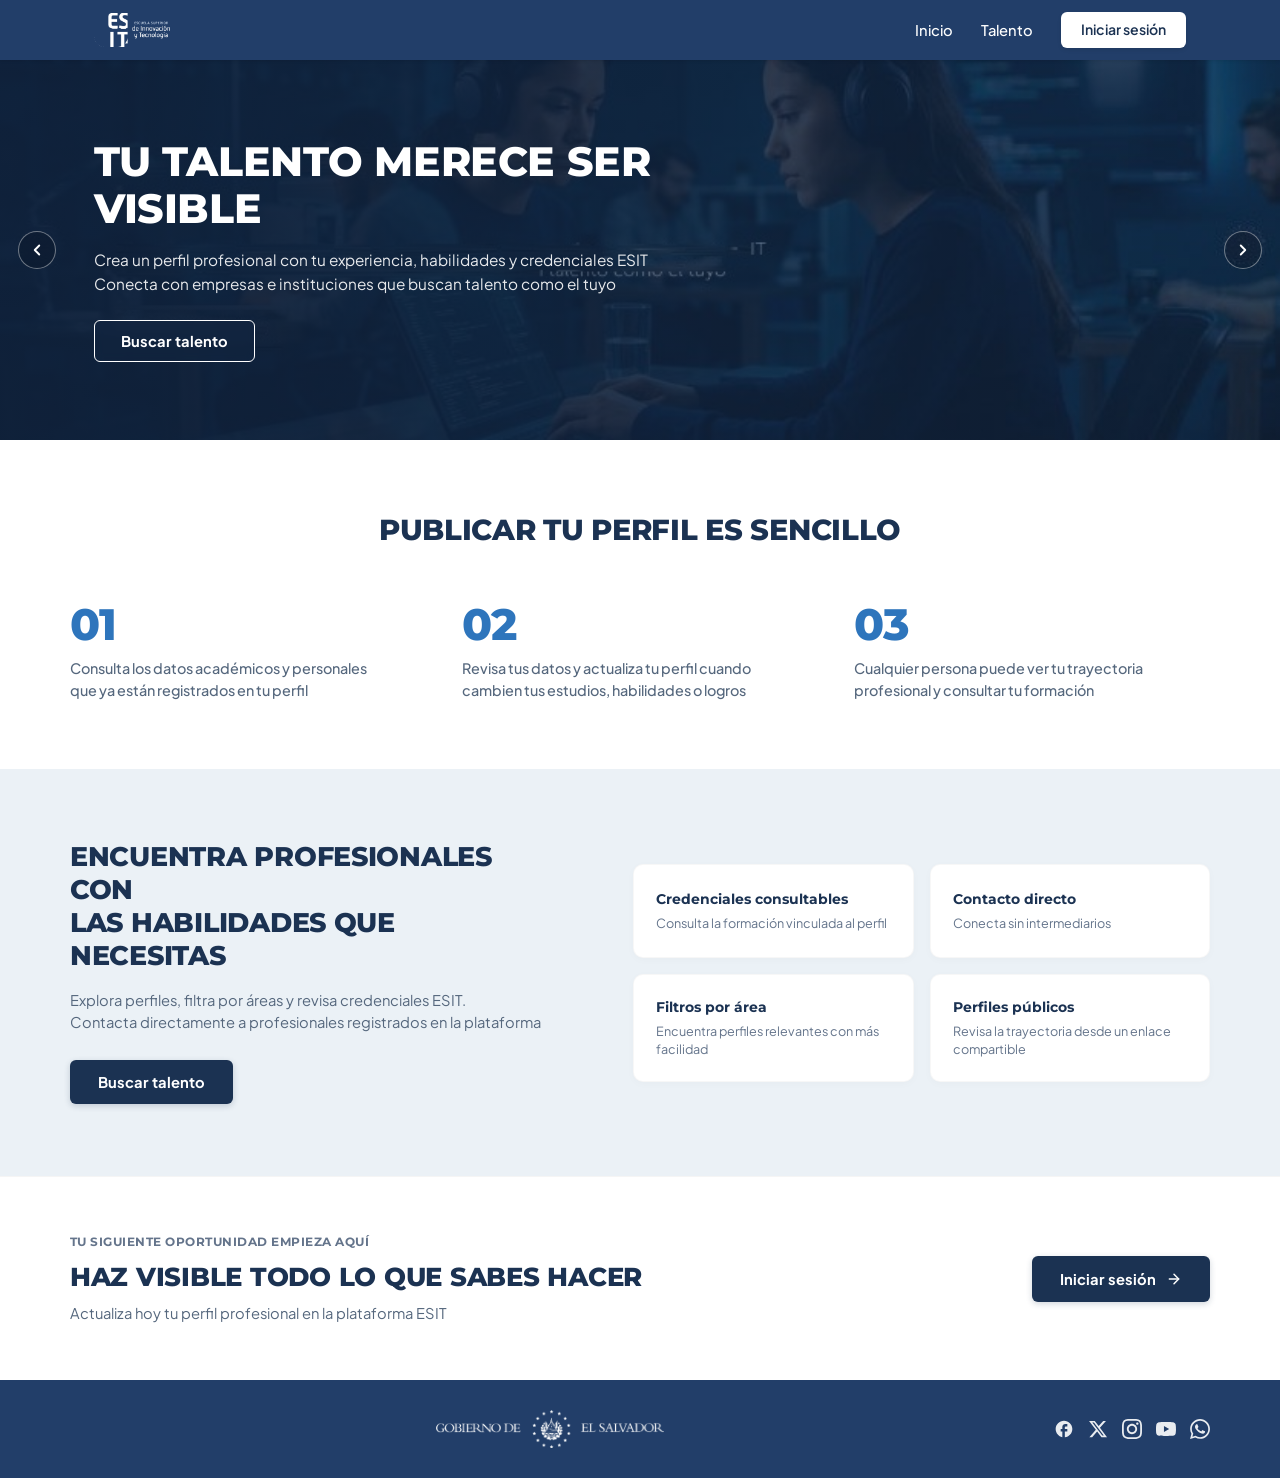
==== index.html @ 9271a314 "Cambios" ====
﻿<!DOCTYPE html><html lang="es"><head><meta charset="UTF-8"><meta name="viewport" content="width=device-width, initial-scale=1.0"><meta http-equiv="refresh" content="0; url=html/index.html"><title>Talento ESIT</title></head><body><p>Abriendo Talento ESIT… <a href="html/index.html">Continuar</a></p><script>window.location.replace("html/index.html");</script></body></html>
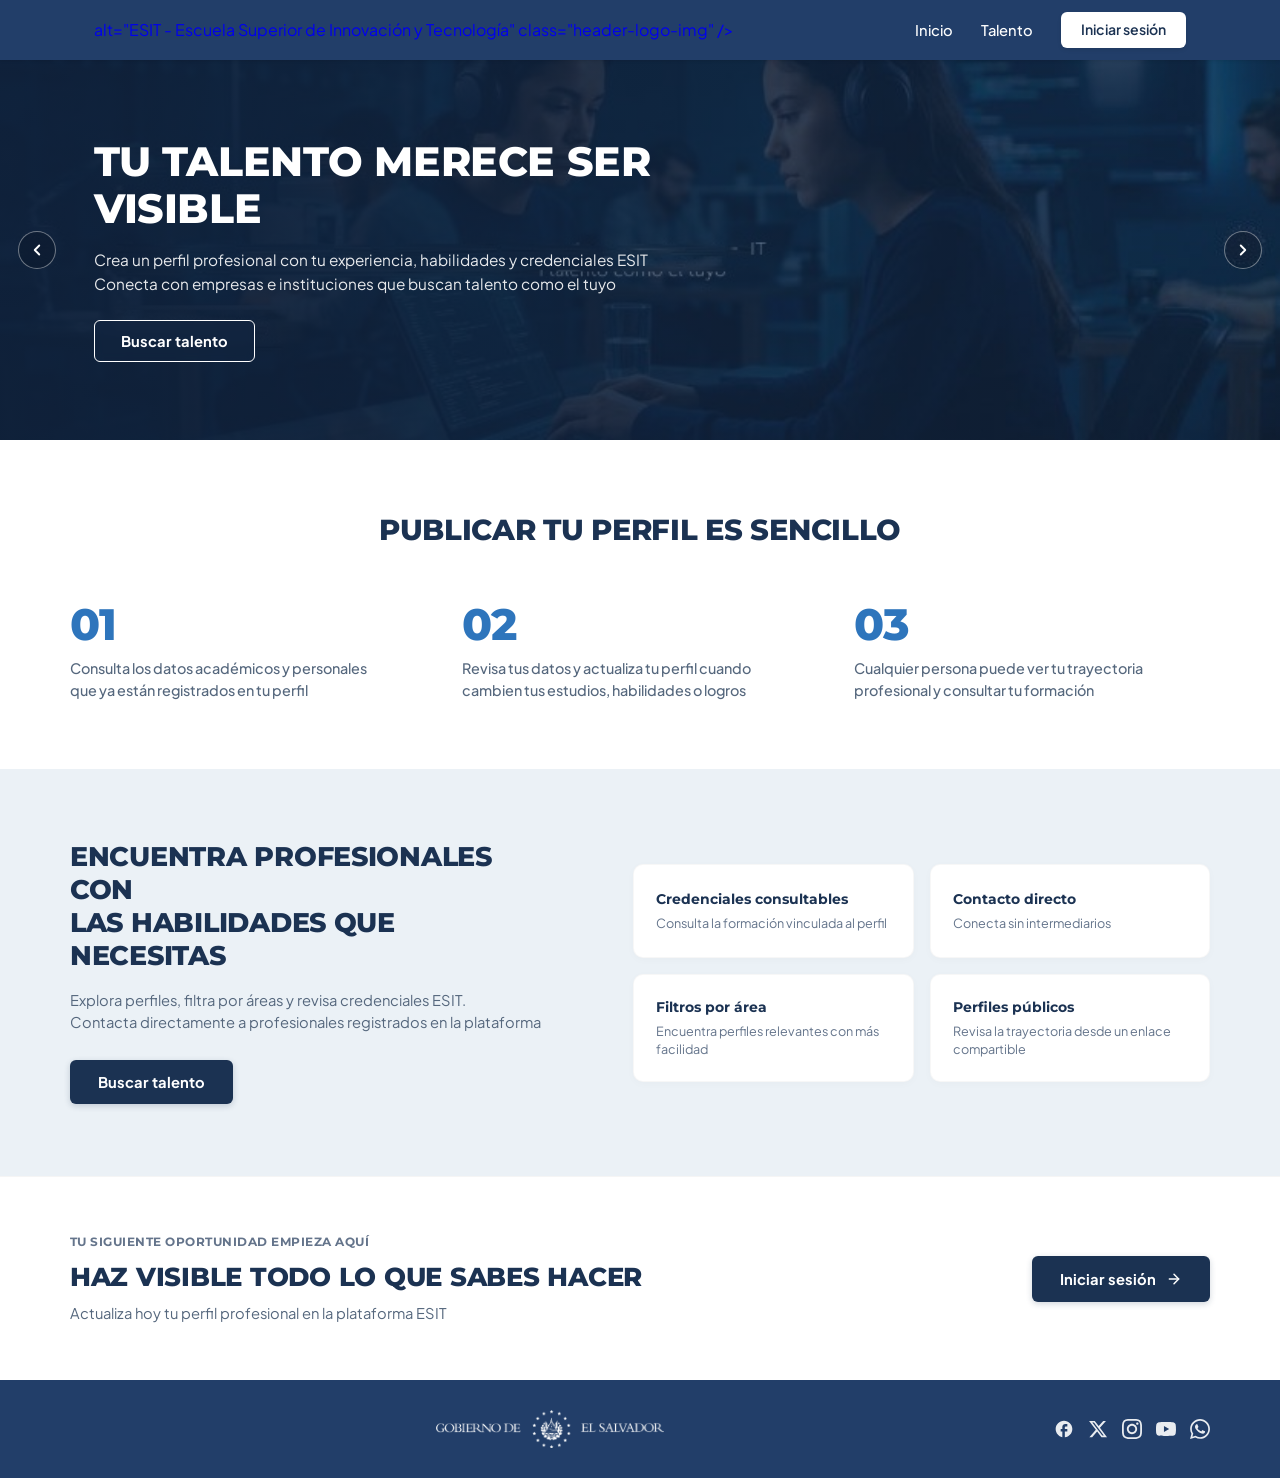
==== commit 9ba600e7: "Revert "Cambios" This reverts commit 9271a314b33a5282362e420c4eda73b3257e092e." ====
--- a/index.html
+++ b/index.html
@@ -1 +1,817 @@
-﻿<!DOCTYPE html><html lang="es"><head><meta charset="UTF-8"><meta name="viewport" content="width=device-width, initial-scale=1.0"><meta http-equiv="refresh" content="0; url=html/index.html"><title>Talento ESIT</title></head><body><p>Abriendo Talento ESIT… <a href="html/index.html">Continuar</a></p><script>window.location.replace("html/index.html");</script></body></html>
+<!DOCTYPE html>
+<html lang="es">
+
+<head>
+  <meta charset="UTF-8" />
+  <meta name="viewport" content="width=device-width, initial-scale=1.0" />
+  <title>Talento ESIT | Tu talento merece ser visible</title>
+  <meta name="description"
+    content="Plataforma de Talento ESIT - Escuela Superior de Innovación y Tecnología de El Salvador. Crea tu perfil profesional y conecta con oportunidades." />
+
+  <!-- Favicon -->
+  <link rel="icon" type="image/svg+xml"
+    href="data:image/svg+xml,<svg xmlns='http://www.w3.org/2000/svg' viewBox='0 0 24 24' fill='%231b3252'><path d='M12 2L2 7l10 5 10-5-10-5zm0 8.5L4.5 7 12 3.25 19.5 7 12 10.5zm0 3.25L3 8.25v7.5L12 21l9-5.25v-7.5l-9 5.5z'/></svg>" />
+
+  <!-- Google Fonts: Montserrat para encabezados y Plus Jakarta Sans para cuerpo -->
+  <link rel="preconnect" href="https://fonts.googleapis.com">
+  <link rel="preconnect" href="https://fonts.gstatic.com" crossorigin>
+  <link
+    href="https://fonts.googleapis.com/css2?family=Montserrat:wght@600;700;800;900&family=Plus+Jakarta+Sans:wght@400;500;600;700&display=swap"
+    rel="stylesheet">
+
+  <style>
+    :root {
+      --color-navy: #1b3252;
+      --color-navy-dark: #142742;
+      --color-header-bg: #223E69;
+      --color-footer-bg: #223E69;
+      --color-blue-accent: #2e75bc;
+      --color-bg-light: #ebf1f6;
+      --color-text-main: #1b3252;
+      --color-text-muted: #55677d;
+      --color-text-card-sub: #64748b;
+      --font-heading: 'Montserrat', system-ui, -apple-system, sans-serif;
+      --font-body: 'Plus Jakarta Sans', system-ui, -apple-system, sans-serif;
+      --max-width: 1140px;
+    }
+
+    * {
+      box-sizing: border-box;
+      margin: 0;
+      padding: 0;
+    }
+
+    html {
+      scroll-behavior: smooth;
+    }
+
+    body {
+      font-family: var(--font-body);
+      color: var(--color-text-main);
+      background-color: #ffffff;
+      line-height: 1.5;
+      -webkit-font-smoothing: antialiased;
+      -moz-osx-font-smoothing: grayscale;
+      overflow-x: hidden;
+    }
+
+    /* =========================================================
+       1. HEADER / NAVBAR
+       ========================================================= */
+    .site-header {
+      background-color: var(--color-header-bg);
+      height: 60px;
+      position: sticky;
+      top: 0;
+      z-index: 100;
+      box-shadow: 0 1px 3px rgba(0, 0, 0, 0.1);
+    }
+
+    .header-container {
+      max-width: var(--max-width);
+      height: 100%;
+      margin: 0 auto;
+      padding: 0 24px;
+      display: flex;
+      justify-content: space-between;
+      align-items: center;
+    }
+
+    .header-brand {
+      display: inline-flex;
+      align-items: center;
+      text-decoration: none;
+      transition: opacity 0.2s ease;
+    }
+
+    .header-brand:hover {
+      opacity: 0.9;
+    }
+
+    .header-logo-img {
+      height: 34px;
+      width: auto;
+      display: block;
+      object-fit: contain;
+    }
+
+    .nav-actions {
+      display: flex;
+      align-items: center;
+      gap: 28px;
+    }
+
+    .nav-link {
+      color: #ffffff;
+      text-decoration: none;
+      font-size: 0.92rem;
+      font-weight: 500;
+      transition: opacity 0.2s ease;
+    }
+
+    .nav-link:hover {
+      opacity: 0.85;
+    }
+
+    .btn-login {
+      background-color: #ffffff;
+      color: var(--color-navy);
+      padding: 7px 20px;
+      border-radius: 6px;
+      font-size: 0.88rem;
+      font-weight: 600;
+      text-decoration: none;
+      transition: all 0.2s ease;
+      box-shadow: 0 2px 4px rgba(0, 0, 0, 0.08);
+      white-space: nowrap;
+    }
+
+    .btn-login:hover {
+      background-color: #f8fafc;
+      transform: translateY(-1px);
+    }
+
+    /* =========================================================
+       2. HERO SECTION
+       ========================================================= */
+    .hero-section {
+      position: relative;
+      background-color: #112543;
+      background-image: url('assets/hero-bg.jpg');
+      background-size: cover;
+      background-position: center right;
+      background-repeat: no-repeat;
+      min-height: 380px;
+      display: flex;
+      align-items: center;
+      overflow: hidden;
+    }
+
+    .hero-overlay {
+      position: absolute;
+      inset: 0;
+      background: linear-gradient(90deg,
+          rgba(15, 33, 59, 0.88) 0%,
+          rgba(15, 33, 59, 0.72) 42%,
+          rgba(15, 33, 59, 0.3) 100%);
+      z-index: 1;
+    }
+
+    .hero-container {
+      position: relative;
+      z-index: 2;
+      width: 100%;
+      max-width: var(--max-width);
+      margin: 0 auto;
+      padding: 65px 24px;
+    }
+
+    .hero-content {
+      max-width: 580px;
+    }
+
+    .hero-title {
+      font-family: var(--font-heading);
+      color: #ffffff;
+      font-size: clamp(1.9rem, 3.2vw, 2.75rem);
+      font-weight: 800;
+      line-height: 1.15;
+      text-transform: uppercase;
+      letter-spacing: -0.01em;
+      margin-bottom: 16px;
+    }
+
+    .hero-desc {
+      color: rgba(255, 255, 255, 0.9);
+      font-size: 0.96rem;
+      line-height: 1.55;
+      margin-bottom: 24px;
+      font-weight: 400;
+    }
+
+    .btn-hero {
+      display: inline-block;
+      padding: 9px 26px;
+      background: rgba(18, 38, 68, 0.45);
+      color: #ffffff;
+      border: 1.75px solid #ffffff;
+      border-radius: 6px;
+      font-size: 0.92rem;
+      font-weight: 700;
+      text-decoration: none;
+      transition: all 0.25s ease;
+      backdrop-filter: blur(4px);
+    }
+
+    .btn-hero:hover {
+      background: rgba(255, 255, 255, 0.15);
+      border-color: #ffffff;
+      transform: translateY(-1px);
+    }
+
+    /* Carousel Nav Arrows */
+    .carousel-arrow {
+      position: absolute;
+      top: 50%;
+      transform: translateY(-50%);
+      width: 38px;
+      height: 38px;
+      border-radius: 50%;
+      border: 1.5px solid rgba(255, 255, 255, 0.4);
+      background: rgba(0, 0, 0, 0.15);
+      color: #ffffff;
+      display: flex;
+      align-items: center;
+      justify-content: center;
+      cursor: pointer;
+      z-index: 3;
+      transition: all 0.2s ease;
+    }
+
+    .carousel-arrow:hover {
+      background: rgba(255, 255, 255, 0.2);
+      border-color: rgba(255, 255, 255, 0.8);
+    }
+
+    .carousel-arrow.prev {
+      left: 18px;
+    }
+
+    .carousel-arrow.next {
+      right: 18px;
+    }
+
+    /* =========================================================
+       3. SECTION: PUBLICAR TU PERFIL ES SENCILLO
+       ========================================================= */
+    .steps-section {
+      background-color: #ffffff;
+      padding: 68px 24px;
+    }
+
+    .steps-container {
+      max-width: var(--max-width);
+      margin: 0 auto;
+    }
+
+    .section-title {
+      font-family: var(--font-heading);
+      color: var(--color-navy);
+      font-size: clamp(1.4rem, 2.3vw, 1.85rem);
+      font-weight: 800;
+      text-align: center;
+      text-transform: uppercase;
+      letter-spacing: -0.01em;
+      margin-bottom: 50px;
+    }
+
+    .steps-grid {
+      display: grid;
+      grid-template-columns: repeat(3, 1fr);
+      gap: 36px;
+    }
+
+    .step-card {
+      display: flex;
+      flex-direction: column;
+      align-items: flex-start;
+    }
+
+    .step-number {
+      font-family: var(--font-heading);
+      color: var(--color-blue-accent);
+      font-size: 2.75rem;
+      font-weight: 800;
+      line-height: 1;
+      margin-bottom: 12px;
+      letter-spacing: -0.02em;
+    }
+
+    .step-text {
+      color: var(--color-text-muted);
+      font-size: 0.9rem;
+      line-height: 1.5;
+      font-weight: 500;
+      max-width: 310px;
+    }
+
+    /* =========================================================
+       4. SECTION: ENCUENTRA PROFESIONALES...
+       ========================================================= */
+    .professionals-section {
+      background-color: var(--color-bg-light);
+      padding: 72px 24px;
+    }
+
+    .professionals-container {
+      max-width: var(--max-width);
+      margin: 0 auto;
+      display: grid;
+      grid-template-columns: 1fr 1.12fr;
+      gap: 48px;
+      align-items: center;
+    }
+
+    .professionals-info {
+      max-width: 480px;
+    }
+
+    .professionals-title {
+      font-family: var(--font-heading);
+      color: var(--color-navy);
+      font-size: clamp(1.35rem, 2.1vw, 1.75rem);
+      font-weight: 800;
+      line-height: 1.22;
+      text-transform: uppercase;
+      letter-spacing: -0.01em;
+      margin-bottom: 16px;
+    }
+
+    .professionals-desc {
+      color: var(--color-text-muted);
+      font-size: 0.92rem;
+      line-height: 1.55;
+      margin-bottom: 26px;
+    }
+
+    .btn-navy {
+      display: inline-block;
+      background-color: var(--color-navy);
+      color: #ffffff;
+      padding: 11px 28px;
+      border-radius: 6px;
+      font-size: 0.92rem;
+      font-weight: 700;
+      text-decoration: none;
+      transition: all 0.2s ease;
+      box-shadow: 0 2px 6px rgba(27, 50, 82, 0.2);
+    }
+
+    .btn-navy:hover {
+      background-color: var(--color-navy-dark);
+      transform: translateY(-1px);
+      box-shadow: 0 4px 10px rgba(27, 50, 82, 0.3);
+    }
+
+    .features-grid {
+      display: grid;
+      grid-template-columns: repeat(2, 1fr);
+      gap: 16px;
+    }
+
+    .feature-card {
+      background-color: #ffffff;
+      border-radius: 10px;
+      padding: 22px 22px;
+      box-shadow: 0 2px 8px rgba(0, 0, 0, 0.025);
+      border: 1px solid rgba(0, 0, 0, 0.03);
+      display: flex;
+      flex-direction: column;
+      justify-content: center;
+      min-height: 94px;
+      transition: transform 0.2s ease, box-shadow 0.2s ease;
+    }
+
+    .feature-card:hover {
+      transform: translateY(-2px);
+      box-shadow: 0 6px 16px rgba(0, 0, 0, 0.05);
+    }
+
+    .feature-title {
+      font-family: var(--font-heading);
+      color: var(--color-navy);
+      font-size: 0.9rem;
+      font-weight: 700;
+      margin-bottom: 5px;
+    }
+
+    .feature-desc {
+      color: var(--color-text-card-sub);
+      font-size: 0.79rem;
+      line-height: 1.4;
+    }
+
+    /* =========================================================
+       5. SECTION: CALL TO ACTION (BANNER)
+       ========================================================= */
+    .cta-section {
+      background-color: #ffffff;
+      padding: 56px 24px;
+      border-top: 1px solid rgba(0, 0, 0, 0.04);
+    }
+
+    .cta-container {
+      max-width: var(--max-width);
+      margin: 0 auto;
+      display: flex;
+      justify-content: space-between;
+      align-items: center;
+      gap: 24px;
+    }
+
+    .cta-eyebrow {
+      display: block;
+      font-family: var(--font-heading);
+      font-size: 0.78rem;
+      font-weight: 700;
+      color: #64748b;
+      letter-spacing: 0.04em;
+      text-transform: uppercase;
+      margin-bottom: 6px;
+    }
+
+    .cta-title {
+      font-family: var(--font-heading);
+      color: var(--color-navy);
+      font-size: clamp(1.3rem, 2vw, 1.7rem);
+      font-weight: 800;
+      text-transform: uppercase;
+      letter-spacing: -0.01em;
+      margin-bottom: 6px;
+    }
+
+    .cta-desc {
+      color: var(--color-text-muted);
+      font-size: 0.92rem;
+    }
+
+    .btn-cta {
+      display: inline-flex;
+      align-items: center;
+      gap: 10px;
+      background-color: var(--color-navy);
+      color: #ffffff;
+      padding: 12px 28px;
+      border-radius: 6px;
+      font-size: 0.92rem;
+      font-weight: 700;
+      text-decoration: none;
+      transition: all 0.2s ease;
+      white-space: nowrap;
+      box-shadow: 0 2px 6px rgba(27, 50, 82, 0.2);
+    }
+
+    .btn-cta svg {
+      width: 16px;
+      height: 16px;
+      fill: none;
+      stroke: currentColor;
+      stroke-width: 2.2;
+      stroke-linecap: round;
+      stroke-linejoin: round;
+      transition: transform 0.2s ease;
+    }
+
+    .btn-cta:hover {
+      background-color: var(--color-navy-dark);
+      transform: translateY(-1px);
+      box-shadow: 0 4px 12px rgba(27, 50, 82, 0.3);
+    }
+
+    .btn-cta:hover svg {
+      transform: translateX(3px);
+    }
+
+    /* =========================================================
+       6. FOOTER
+       ========================================================= */
+    .site-footer {
+      background-color: var(--color-footer-bg);
+      padding: 30px 24px;
+    }
+
+    .footer-container {
+      max-width: var(--max-width);
+      margin: 0 auto;
+      display: flex;
+      justify-content: space-between;
+      align-items: center;
+      gap: 24px;
+    }
+
+    .footer-center {
+      display: flex;
+      justify-content: center;
+      align-items: center;
+      flex: 1;
+    }
+
+    .footer-logo-img {
+      height: 38px;
+      width: auto;
+      display: block;
+      object-fit: contain;
+    }
+
+    .social-links {
+      display: flex;
+      align-items: center;
+      gap: 14px;
+    }
+
+    .social-link {
+      color: #ffffff;
+      display: flex;
+      align-items: center;
+      justify-content: center;
+      text-decoration: none;
+      opacity: 0.9;
+      transition: all 0.2s ease;
+    }
+
+    .social-link:hover {
+      opacity: 1;
+      transform: translateY(-1px);
+    }
+
+    .social-link svg {
+      width: 20px;
+      height: 20px;
+      fill: currentColor;
+    }
+
+    /* =========================================================
+       RESPONSIVE DESIGN (TABLETS & MOBILE)
+       ========================================================= */
+    @media (max-width: 900px) {
+      .professionals-container {
+        grid-template-columns: 1fr;
+        gap: 36px;
+      }
+
+      .professionals-info {
+        max-width: 100%;
+        text-align: center;
+      }
+
+      .steps-grid {
+        gap: 24px;
+      }
+    }
+
+    @media (max-width: 768px) {
+      .steps-grid {
+        grid-template-columns: 1fr;
+        gap: 32px;
+      }
+
+      .step-card {
+        align-items: center;
+        text-align: center;
+      }
+
+      .step-text {
+        max-width: 100%;
+      }
+
+      .features-grid {
+        grid-template-columns: 1fr;
+      }
+
+      .cta-container {
+        flex-direction: column;
+        text-align: center;
+      }
+
+      .footer-container {
+        flex-direction: column;
+        gap: 20px;
+      }
+
+      .carousel-arrow {
+        display: none;
+      }
+    }
+  </style>
+</head>
+
+<body>
+
+  <!-- ==========================================
+       1. HEADER / NAVBAR
+       ========================================== -->
+  <header class="site-header">
+    <div class="header-container">
+      <!-- Logo ESIT -->
+      <a href="#" class="header-brand" aria-label="Talento ESIT">
+          alt="ESIT - Escuela Superior de Innovación y Tecnología" class="header-logo-img" />
+      </a>
+
+      <!-- Navegación y Botón Iniciar Sesión -->
+      <nav class="nav-actions">
+        <a href="#" class="nav-link">Inicio</a>
+        <a href="#talento" class="nav-link">Talento</a>
+        <a href="#login" class="btn-login">Iniciar sesión</a>
+      </nav>
+    </div>
+  </header>
+
+  <!-- ==========================================
+       2. HERO SECTION
+       ========================================== -->
+  <section class="hero-section">
+    <div class="hero-overlay"></div>
+
+    <!-- Flecha Carrusel Izquierda -->
+    <button class="carousel-arrow prev" aria-label="Anterior">
+      <svg width="18" height="18" viewBox="0 0 24 24" fill="none" stroke="currentColor" stroke-width="2.5"
+        stroke-linecap="round" stroke-linejoin="round">
+        <polyline points="15 18 9 12 15 6"></polyline>
+      </svg>
+    </button>
+
+    <!-- Contenido del Banner Principal -->
+    <div class="hero-container">
+      <div class="hero-content">
+        <h1 class="hero-title">
+          TU TALENTO MERECE SER<br>VISIBLE
+        </h1>
+        <p class="hero-desc">
+          Crea un perfil profesional con tu experiencia, habilidades y credenciales ESIT<br>
+          Conecta con empresas e instituciones que buscan talento como el tuyo
+        </p>
+        <a href="#buscar" class="btn-hero">Buscar talento</a>
+      </div>
+    </div>
+
+    <!-- Flecha Carrusel Derecha -->
+    <button class="carousel-arrow next" aria-label="Siguiente">
+      <svg width="18" height="18" viewBox="0 0 24 24" fill="none" stroke="currentColor" stroke-width="2.5"
+        stroke-linecap="round" stroke-linejoin="round">
+        <polyline points="9 18 15 12 9 6"></polyline>
+      </svg>
+    </button>
+  </section>
+
+  <!-- ==========================================
+       3. SECTION: PUBLICAR TU PERFIL ES SENCILLO
+       ========================================== -->
+  <section class="steps-section" id="pasos">
+    <div class="steps-container">
+      <h2 class="section-title">PUBLICAR TU PERFIL ES SENCILLO</h2>
+
+      <div class="steps-grid">
+        <!-- Paso 01 -->
+        <div class="step-card">
+          <div class="step-number">01</div>
+          <p class="step-text">
+            Consulta los datos académicos y personales que ya están registrados en tu perfil
+          </p>
+        </div>
+
+        <!-- Paso 02 -->
+        <div class="step-card">
+          <div class="step-number">02</div>
+          <p class="step-text">
+            Revisa tus datos y actualiza tu perfil cuando cambien tus estudios, habilidades o logros
+          </p>
+        </div>
+
+        <!-- Paso 03 -->
+        <div class="step-card">
+          <div class="step-number">03</div>
+          <p class="step-text">
+            Cualquier persona puede ver tu trayectoria profesional y consultar tu formación
+          </p>
+        </div>
+      </div>
+    </div>
+  </section>
+
+  <!-- ==========================================
+       4. SECTION: ENCUENTRA PROFESIONALES...
+       ========================================== -->
+  <section class="professionals-section" id="talento">
+    <div class="professionals-container">
+
+      <!-- Columna Izquierda: Textos y Botón -->
+      <div class="professionals-info">
+        <h2 class="professionals-title">
+          ENCUENTRA PROFESIONALES CON<br>
+          LAS HABILIDADES QUE NECESITAS
+        </h2>
+        <p class="professionals-desc">
+          Explora perfiles, filtra por áreas y revisa credenciales ESIT.<br>
+          Contacta directamente a profesionales registrados en la plataforma
+        </p>
+        <a href="#buscar" class="btn-navy">Buscar talento</a>
+      </div>
+
+      <!-- Columna Derecha: Tarjetas de Características -->
+      <div class="features-grid">
+        <!-- Tarjeta 1 -->
+        <div class="feature-card">
+          <h3 class="feature-title">Credenciales consultables</h3>
+          <p class="feature-desc">Consulta la formación vinculada al perfil</p>
+        </div>
+
+        <!-- Tarjeta 2 -->
+        <div class="feature-card">
+          <h3 class="feature-title">Contacto directo</h3>
+          <p class="feature-desc">Conecta sin intermediarios</p>
+        </div>
+
+        <!-- Tarjeta 3 -->
+        <div class="feature-card">
+          <h3 class="feature-title">Filtros por área</h3>
+          <p class="feature-desc">Encuentra perfiles relevantes con más facilidad</p>
+        </div>
+
+        <!-- Tarjeta 4 -->
+        <div class="feature-card">
+          <h3 class="feature-title">Perfiles públicos</h3>
+          <p class="feature-desc">Revisa la trayectoria desde un enlace compartible</p>
+        </div>
+      </div>
+
+    </div>
+  </section>
+
+  <!-- ==========================================
+       5. SECTION: CALL TO ACTION
+       ========================================== -->
+  <section class="cta-section">
+    <div class="cta-container">
+      <div class="cta-info">
+        <span class="cta-eyebrow">TU SIGUIENTE OPORTUNIDAD EMPIEZA AQUÍ</span>
+        <h2 class="cta-title">HAZ VISIBLE TODO LO QUE SABES HACER</h2>
+        <p class="cta-desc">Actualiza hoy tu perfil profesional en la plataforma ESIT</p>
+      </div>
+
+      <a href="#login" class="btn-cta">
+        Iniciar sesión
+        <svg viewBox="0 0 24 24">
+          <line x1="5" y1="12" x2="19" y2="12"></line>
+          <polyline points="12 5 19 12 12 19"></polyline>
+        </svg>
+      </a>
+    </div>
+  </section>
+
+  <!-- ==========================================
+       6. FOOTER
+       ========================================== -->
+  <footer class="site-footer">
+    <div class="footer-container">
+
+      <!-- Espaciador / Alineación izquierda opcional para centrar el logo perfectamente -->
+      <div style="width: 140px; display: none;" class="desktop-spacer"></div>
+
+      <!-- Logotipo Gobierno de El Salvador centrado -->
+      <div class="footer-center">
+        <img src="assets/footer-gobierno-transparent.png" alt="Gobierno de El Salvador" class="footer-logo-img" />
+      </div>
+
+      <!-- Iconos Redes Sociales -->
+      <div class="social-links">
+        <!-- Facebook -->
+        <a href="https://facebook.com" target="_blank" rel="noopener noreferrer" class="social-link"
+          aria-label="Facebook">
+          <svg viewBox="0 0 24 24">
+            <path
+              d="M22 12c0-5.52-4.48-10-10-10S2 6.48 2 12c0 4.84 3.44 8.87 8 9.8V15H8v-3h2V9.5C10 7.57 11.57 6 13.5 6H16v3h-2c-.55 0-1 .45-1 1v2h3v3h-3v6.95C18.05 21.45 22 17.19 22 12z" />
+          </svg>
+        </a>
+
+        <!-- X (Twitter) -->
+        <a href="https://x.com" target="_blank" rel="noopener noreferrer" class="social-link" aria-label="X">
+          <svg viewBox="0 0 24 24">
+            <path
+              d="M18.244 2.25h3.308l-7.227 8.26 8.502 11.24H16.17l-5.214-6.817L4.99 21.75H1.68l7.73-8.835L1.254 2.25H8.08l4.713 6.231zm-1.161 17.52h1.833L7.084 4.126H5.117z" />
+          </svg>
+        </a>
+
+        <!-- Instagram -->
+        <a href="https://instagram.com" target="_blank" rel="noopener noreferrer" class="social-link"
+          aria-label="Instagram">
+          <svg viewBox="0 0 24 24">
+            <path
+              d="M12 2.163c3.204 0 3.584.012 4.85.07 3.252.148 4.771 1.691 4.919 4.919.058 1.265.069 1.645.069 4.849 0 3.205-.012 3.584-.069 4.849-.149 3.225-1.664 4.771-4.919 4.919-1.266.058-1.644.07-4.85.07-3.204 0-3.584-.012-4.849-.07-3.26-.149-4.771-1.699-4.919-4.92-.058-1.265-.07-1.644-.07-4.849 0-3.204.013-3.583.07-4.849.149-3.227 1.664-4.771 4.919-4.919 1.266-.057 1.645-.069 4.849-.069zm0-2.163c-3.259 0-3.667.014-4.947.072-4.358.2-6.78 2.618-6.98 6.98-.059 1.281-.073 1.689-.073 4.948 0 3.259.014 3.668.072 4.948.2 4.358 2.618 6.78 6.98 6.98 1.281.058 1.689.072 4.948.072 3.259 0 3.668-.014 4.948-.072 4.354-.2 6.782-2.618 6.979-6.98.059-1.28.073-1.689.073-4.948 0-3.259-.014-3.667-.072-4.947-.196-4.354-2.617-6.78-6.979-6.98-1.281-.059-1.69-.073-4.949-.073zm0 5.838c-3.403 0-6.162 2.759-6.162 6.162s2.759 6.163 6.162 6.163 6.162-2.759 6.162-6.163c0-3.403-2.759-6.162-6.162-6.162zm0 10.162c-2.209 0-4-1.79-4-4 0-2.209 1.791-4 4-4s4 1.791 4 4c0 2.21-1.791 4-4 4zm6.406-11.845c-.796 0-1.441.645-1.441 1.44s.645 1.44 1.441 1.44c.795 0 1.439-.645 1.439-1.44s-.644-1.44-1.439-1.44z" />
+          </svg>
+        </a>
+
+        <!-- YouTube -->
+        <a href="https://youtube.com" target="_blank" rel="noopener noreferrer" class="social-link"
+          aria-label="YouTube">
+          <svg viewBox="0 0 24 24">
+            <path
+              d="M23.498 6.186a3.016 3.016 0 0 0-2.122-2.136C19.505 3.545 12 3.545 12 3.545s-7.505 0-9.377.505A3.017 3.017 0 0 0 .502 6.186C0 8.07 0 12 0 12s0 3.93.502 5.814a3.016 3.016 0 0 0 2.122 2.136c1.871.505 9.376.505 9.376.505s7.505 0 9.377-.505a3.015 3.015 0 0 0 2.122-2.136C24 15.93 24 12 24 12s0-3.93-.502-5.814zM9.545 15.568V8.432L15.818 12l-6.273 3.568z" />
+          </svg>
+        </a>
+
+        <!-- WhatsApp -->
+        <a href="https://whatsapp.com" target="_blank" rel="noopener noreferrer" class="social-link"
+          aria-label="WhatsApp">
+          <svg viewBox="0 0 24 24">
+            <path
+              d="M.057 24l1.687-6.163c-1.041-1.804-1.588-3.849-1.587-5.946.003-6.556 5.338-11.891 11.893-11.891 3.181.001 6.167 1.24 8.413 3.488 2.245 2.248 3.481 5.236 3.48 8.414-.003 6.557-5.338 11.892-11.893 11.892-1.99-.001-3.951-.5-5.688-1.448l-6.305 1.654zm6.597-3.807c1.676.995 3.276 1.591 5.392 1.592 5.448 0 9.886-4.434 9.889-9.885.002-5.462-4.415-9.89-9.881-9.892-5.452 0-9.887 4.434-9.889 9.884-.001 2.225.651 3.891 1.746 5.634l-.999 3.648 3.742-.981zm11.387-5.464c-.074-.124-.272-.198-.57-.347-.297-.149-1.758-.868-2.031-.967-.272-.099-.47-.149-.669.149-.198.297-.768.967-.941 1.165-.173.198-.347.223-.644.074-.297-.149-1.255-.462-2.39-1.475-.883-.788-1.48-1.761-1.653-2.059-.173-.297-.018-.458.13-.606.134-.133.297-.347.446-.521.151-.172.2-.296.3-.495.099-.198.05-.372-.025-.521-.075-.148-.669-1.611-.916-2.206-.242-.579-.487-.501-.669-.51l-.57-.01c-.198 0-.52.074-.792.372s-1.04 1.016-1.04 2.479 1.065 2.876 1.213 3.074c.149.198 2.095 3.2 5.076 4.487.709.306 1.263.489 1.694.626.712.226 1.36.194 1.872.118.571-.085 1.758-.719 2.006-1.413.248-.695.248-1.29.173-1.414z" />
+          </svg>
+        </a>
+      </div>
+
+    </div>
+  </footer>
+
+</body>
+
+</html>
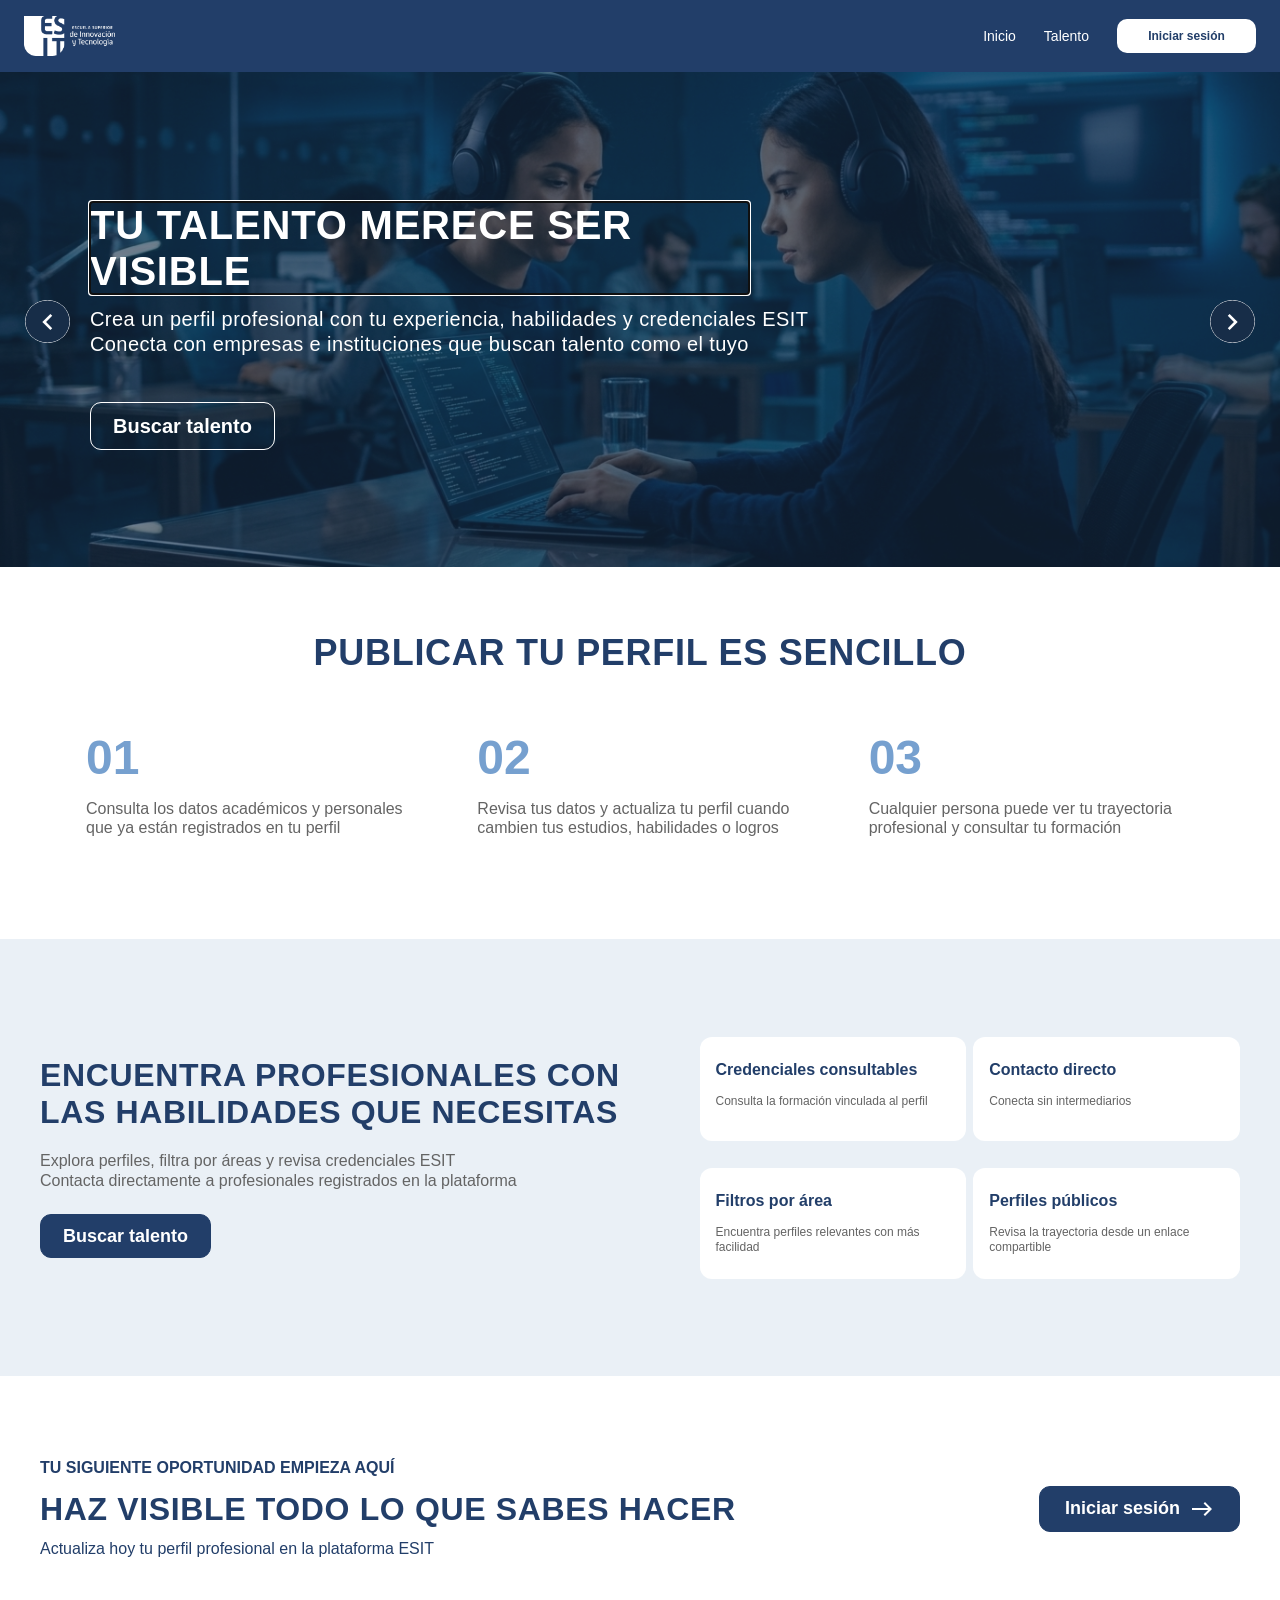
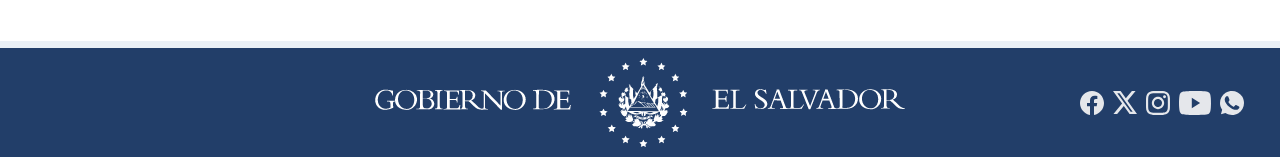
==== commit 94b5b9aa: "feat: add initial frontend implementation for Talento ESIT platform" ====
--- a/index.html
+++ b/index.html
@@ -1,817 +1,10 @@
-<!DOCTYPE html>
+<!doctype html>
 <html lang="es">
-
 <head>
-  <meta charset="UTF-8" />
-  <meta name="viewport" content="width=device-width, initial-scale=1.0" />
-  <title>Talento ESIT | Tu talento merece ser visible</title>
-  <meta name="description"
-    content="Plataforma de Talento ESIT - Escuela Superior de Innovación y Tecnología de El Salvador. Crea tu perfil profesional y conecta con oportunidades." />
-
-  <!-- Favicon -->
-  <link rel="icon" type="image/svg+xml"
-    href="data:image/svg+xml,<svg xmlns='http://www.w3.org/2000/svg' viewBox='0 0 24 24' fill='%231b3252'><path d='M12 2L2 7l10 5 10-5-10-5zm0 8.5L4.5 7 12 3.25 19.5 7 12 10.5zm0 3.25L3 8.25v7.5L12 21l9-5.25v-7.5l-9 5.5z'/></svg>" />
-
-  <!-- Google Fonts: Montserrat para encabezados y Plus Jakarta Sans para cuerpo -->
-  <link rel="preconnect" href="https://fonts.googleapis.com">
-  <link rel="preconnect" href="https://fonts.gstatic.com" crossorigin>
-  <link
-    href="https://fonts.googleapis.com/css2?family=Montserrat:wght@600;700;800;900&family=Plus+Jakarta+Sans:wght@400;500;600;700&display=swap"
-    rel="stylesheet">
-
-  <style>
-    :root {
-      --color-navy: #1b3252;
-      --color-navy-dark: #142742;
-      --color-header-bg: #223E69;
-      --color-footer-bg: #223E69;
-      --color-blue-accent: #2e75bc;
-      --color-bg-light: #ebf1f6;
-      --color-text-main: #1b3252;
-      --color-text-muted: #55677d;
-      --color-text-card-sub: #64748b;
-      --font-heading: 'Montserrat', system-ui, -apple-system, sans-serif;
-      --font-body: 'Plus Jakarta Sans', system-ui, -apple-system, sans-serif;
-      --max-width: 1140px;
-    }
-
-    * {
-      box-sizing: border-box;
-      margin: 0;
-      padding: 0;
-    }
-
-    html {
-      scroll-behavior: smooth;
-    }
-
-    body {
-      font-family: var(--font-body);
-      color: var(--color-text-main);
-      background-color: #ffffff;
-      line-height: 1.5;
-      -webkit-font-smoothing: antialiased;
-      -moz-osx-font-smoothing: grayscale;
-      overflow-x: hidden;
-    }
-
-    /* =========================================================
-       1. HEADER / NAVBAR
-       ========================================================= */
-    .site-header {
-      background-color: var(--color-header-bg);
-      height: 60px;
-      position: sticky;
-      top: 0;
-      z-index: 100;
-      box-shadow: 0 1px 3px rgba(0, 0, 0, 0.1);
-    }
-
-    .header-container {
-      max-width: var(--max-width);
-      height: 100%;
-      margin: 0 auto;
-      padding: 0 24px;
-      display: flex;
-      justify-content: space-between;
-      align-items: center;
-    }
-
-    .header-brand {
-      display: inline-flex;
-      align-items: center;
-      text-decoration: none;
-      transition: opacity 0.2s ease;
-    }
-
-    .header-brand:hover {
-      opacity: 0.9;
-    }
-
-    .header-logo-img {
-      height: 34px;
-      width: auto;
-      display: block;
-      object-fit: contain;
-    }
-
-    .nav-actions {
-      display: flex;
-      align-items: center;
-      gap: 28px;
-    }
-
-    .nav-link {
-      color: #ffffff;
-      text-decoration: none;
-      font-size: 0.92rem;
-      font-weight: 500;
-      transition: opacity 0.2s ease;
-    }
-
-    .nav-link:hover {
-      opacity: 0.85;
-    }
-
-    .btn-login {
-      background-color: #ffffff;
-      color: var(--color-navy);
-      padding: 7px 20px;
-      border-radius: 6px;
-      font-size: 0.88rem;
-      font-weight: 600;
-      text-decoration: none;
-      transition: all 0.2s ease;
-      box-shadow: 0 2px 4px rgba(0, 0, 0, 0.08);
-      white-space: nowrap;
-    }
-
-    .btn-login:hover {
-      background-color: #f8fafc;
-      transform: translateY(-1px);
-    }
-
-    /* =========================================================
-       2. HERO SECTION
-       ========================================================= */
-    .hero-section {
-      position: relative;
-      background-color: #112543;
-      background-image: url('assets/hero-bg.jpg');
-      background-size: cover;
-      background-position: center right;
-      background-repeat: no-repeat;
-      min-height: 380px;
-      display: flex;
-      align-items: center;
-      overflow: hidden;
-    }
-
-    .hero-overlay {
-      position: absolute;
-      inset: 0;
-      background: linear-gradient(90deg,
-          rgba(15, 33, 59, 0.88) 0%,
-          rgba(15, 33, 59, 0.72) 42%,
-          rgba(15, 33, 59, 0.3) 100%);
-      z-index: 1;
-    }
-
-    .hero-container {
-      position: relative;
-      z-index: 2;
-      width: 100%;
-      max-width: var(--max-width);
-      margin: 0 auto;
-      padding: 65px 24px;
-    }
-
-    .hero-content {
-      max-width: 580px;
-    }
-
-    .hero-title {
-      font-family: var(--font-heading);
-      color: #ffffff;
-      font-size: clamp(1.9rem, 3.2vw, 2.75rem);
-      font-weight: 800;
-      line-height: 1.15;
-      text-transform: uppercase;
-      letter-spacing: -0.01em;
-      margin-bottom: 16px;
-    }
-
-    .hero-desc {
-      color: rgba(255, 255, 255, 0.9);
-      font-size: 0.96rem;
-      line-height: 1.55;
-      margin-bottom: 24px;
-      font-weight: 400;
-    }
-
-    .btn-hero {
-      display: inline-block;
-      padding: 9px 26px;
-      background: rgba(18, 38, 68, 0.45);
-      color: #ffffff;
-      border: 1.75px solid #ffffff;
-      border-radius: 6px;
-      font-size: 0.92rem;
-      font-weight: 700;
-      text-decoration: none;
-      transition: all 0.25s ease;
-      backdrop-filter: blur(4px);
-    }
-
-    .btn-hero:hover {
-      background: rgba(255, 255, 255, 0.15);
-      border-color: #ffffff;
-      transform: translateY(-1px);
-    }
-
-    /* Carousel Nav Arrows */
-    .carousel-arrow {
-      position: absolute;
-      top: 50%;
-      transform: translateY(-50%);
-      width: 38px;
-      height: 38px;
-      border-radius: 50%;
-      border: 1.5px solid rgba(255, 255, 255, 0.4);
-      background: rgba(0, 0, 0, 0.15);
-      color: #ffffff;
-      display: flex;
-      align-items: center;
-      justify-content: center;
-      cursor: pointer;
-      z-index: 3;
-      transition: all 0.2s ease;
-    }
-
-    .carousel-arrow:hover {
-      background: rgba(255, 255, 255, 0.2);
-      border-color: rgba(255, 255, 255, 0.8);
-    }
-
-    .carousel-arrow.prev {
-      left: 18px;
-    }
-
-    .carousel-arrow.next {
-      right: 18px;
-    }
-
-    /* =========================================================
-       3. SECTION: PUBLICAR TU PERFIL ES SENCILLO
-       ========================================================= */
-    .steps-section {
-      background-color: #ffffff;
-      padding: 68px 24px;
-    }
-
-    .steps-container {
-      max-width: var(--max-width);
-      margin: 0 auto;
-    }
-
-    .section-title {
-      font-family: var(--font-heading);
-      color: var(--color-navy);
-      font-size: clamp(1.4rem, 2.3vw, 1.85rem);
-      font-weight: 800;
-      text-align: center;
-      text-transform: uppercase;
-      letter-spacing: -0.01em;
-      margin-bottom: 50px;
-    }
-
-    .steps-grid {
-      display: grid;
-      grid-template-columns: repeat(3, 1fr);
-      gap: 36px;
-    }
-
-    .step-card {
-      display: flex;
-      flex-direction: column;
-      align-items: flex-start;
-    }
-
-    .step-number {
-      font-family: var(--font-heading);
-      color: var(--color-blue-accent);
-      font-size: 2.75rem;
-      font-weight: 800;
-      line-height: 1;
-      margin-bottom: 12px;
-      letter-spacing: -0.02em;
-    }
-
-    .step-text {
-      color: var(--color-text-muted);
-      font-size: 0.9rem;
-      line-height: 1.5;
-      font-weight: 500;
-      max-width: 310px;
-    }
-
-    /* =========================================================
-       4. SECTION: ENCUENTRA PROFESIONALES...
-       ========================================================= */
-    .professionals-section {
-      background-color: var(--color-bg-light);
-      padding: 72px 24px;
-    }
-
-    .professionals-container {
-      max-width: var(--max-width);
-      margin: 0 auto;
-      display: grid;
-      grid-template-columns: 1fr 1.12fr;
-      gap: 48px;
-      align-items: center;
-    }
-
-    .professionals-info {
-      max-width: 480px;
-    }
-
-    .professionals-title {
-      font-family: var(--font-heading);
-      color: var(--color-navy);
-      font-size: clamp(1.35rem, 2.1vw, 1.75rem);
-      font-weight: 800;
-      line-height: 1.22;
-      text-transform: uppercase;
-      letter-spacing: -0.01em;
-      margin-bottom: 16px;
-    }
-
-    .professionals-desc {
-      color: var(--color-text-muted);
-      font-size: 0.92rem;
-      line-height: 1.55;
-      margin-bottom: 26px;
-    }
-
-    .btn-navy {
-      display: inline-block;
-      background-color: var(--color-navy);
-      color: #ffffff;
-      padding: 11px 28px;
-      border-radius: 6px;
-      font-size: 0.92rem;
-      font-weight: 700;
-      text-decoration: none;
-      transition: all 0.2s ease;
-      box-shadow: 0 2px 6px rgba(27, 50, 82, 0.2);
-    }
-
-    .btn-navy:hover {
-      background-color: var(--color-navy-dark);
-      transform: translateY(-1px);
-      box-shadow: 0 4px 10px rgba(27, 50, 82, 0.3);
-    }
-
-    .features-grid {
-      display: grid;
-      grid-template-columns: repeat(2, 1fr);
-      gap: 16px;
-    }
-
-    .feature-card {
-      background-color: #ffffff;
-      border-radius: 10px;
-      padding: 22px 22px;
-      box-shadow: 0 2px 8px rgba(0, 0, 0, 0.025);
-      border: 1px solid rgba(0, 0, 0, 0.03);
-      display: flex;
-      flex-direction: column;
-      justify-content: center;
-      min-height: 94px;
-      transition: transform 0.2s ease, box-shadow 0.2s ease;
-    }
-
-    .feature-card:hover {
-      transform: translateY(-2px);
-      box-shadow: 0 6px 16px rgba(0, 0, 0, 0.05);
-    }
-
-    .feature-title {
-      font-family: var(--font-heading);
-      color: var(--color-navy);
-      font-size: 0.9rem;
-      font-weight: 700;
-      margin-bottom: 5px;
-    }
-
-    .feature-desc {
-      color: var(--color-text-card-sub);
-      font-size: 0.79rem;
-      line-height: 1.4;
-    }
-
-    /* =========================================================
-       5. SECTION: CALL TO ACTION (BANNER)
-       ========================================================= */
-    .cta-section {
-      background-color: #ffffff;
-      padding: 56px 24px;
-      border-top: 1px solid rgba(0, 0, 0, 0.04);
-    }
-
-    .cta-container {
-      max-width: var(--max-width);
-      margin: 0 auto;
-      display: flex;
-      justify-content: space-between;
-      align-items: center;
-      gap: 24px;
-    }
-
-    .cta-eyebrow {
-      display: block;
-      font-family: var(--font-heading);
-      font-size: 0.78rem;
-      font-weight: 700;
-      color: #64748b;
-      letter-spacing: 0.04em;
-      text-transform: uppercase;
-      margin-bottom: 6px;
-    }
-
-    .cta-title {
-      font-family: var(--font-heading);
-      color: var(--color-navy);
-      font-size: clamp(1.3rem, 2vw, 1.7rem);
-      font-weight: 800;
-      text-transform: uppercase;
-      letter-spacing: -0.01em;
-      margin-bottom: 6px;
-    }
-
-    .cta-desc {
-      color: var(--color-text-muted);
-      font-size: 0.92rem;
-    }
-
-    .btn-cta {
-      display: inline-flex;
-      align-items: center;
-      gap: 10px;
-      background-color: var(--color-navy);
-      color: #ffffff;
-      padding: 12px 28px;
-      border-radius: 6px;
-      font-size: 0.92rem;
-      font-weight: 700;
-      text-decoration: none;
-      transition: all 0.2s ease;
-      white-space: nowrap;
-      box-shadow: 0 2px 6px rgba(27, 50, 82, 0.2);
-    }
-
-    .btn-cta svg {
-      width: 16px;
-      height: 16px;
-      fill: none;
-      stroke: currentColor;
-      stroke-width: 2.2;
-      stroke-linecap: round;
-      stroke-linejoin: round;
-      transition: transform 0.2s ease;
-    }
-
-    .btn-cta:hover {
-      background-color: var(--color-navy-dark);
-      transform: translateY(-1px);
-      box-shadow: 0 4px 12px rgba(27, 50, 82, 0.3);
-    }
-
-    .btn-cta:hover svg {
-      transform: translateX(3px);
-    }
-
-    /* =========================================================
-       6. FOOTER
-       ========================================================= */
-    .site-footer {
-      background-color: var(--color-footer-bg);
-      padding: 30px 24px;
-    }
-
-    .footer-container {
-      max-width: var(--max-width);
-      margin: 0 auto;
-      display: flex;
-      justify-content: space-between;
-      align-items: center;
-      gap: 24px;
-    }
-
-    .footer-center {
-      display: flex;
-      justify-content: center;
-      align-items: center;
-      flex: 1;
-    }
-
-    .footer-logo-img {
-      height: 38px;
-      width: auto;
-      display: block;
-      object-fit: contain;
-    }
-
-    .social-links {
-      display: flex;
-      align-items: center;
-      gap: 14px;
-    }
-
-    .social-link {
-      color: #ffffff;
-      display: flex;
-      align-items: center;
-      justify-content: center;
-      text-decoration: none;
-      opacity: 0.9;
-      transition: all 0.2s ease;
-    }
-
-    .social-link:hover {
-      opacity: 1;
-      transform: translateY(-1px);
-    }
-
-    .social-link svg {
-      width: 20px;
-      height: 20px;
-      fill: currentColor;
-    }
-
-    /* =========================================================
-       RESPONSIVE DESIGN (TABLETS & MOBILE)
-       ========================================================= */
-    @media (max-width: 900px) {
-      .professionals-container {
-        grid-template-columns: 1fr;
-        gap: 36px;
-      }
-
-      .professionals-info {
-        max-width: 100%;
-        text-align: center;
-      }
-
-      .steps-grid {
-        gap: 24px;
-      }
-    }
-
-    @media (max-width: 768px) {
-      .steps-grid {
-        grid-template-columns: 1fr;
-        gap: 32px;
-      }
-
-      .step-card {
-        align-items: center;
-        text-align: center;
-      }
-
-      .step-text {
-        max-width: 100%;
-      }
-
-      .features-grid {
-        grid-template-columns: 1fr;
-      }
-
-      .cta-container {
-        flex-direction: column;
-        text-align: center;
-      }
-
-      .footer-container {
-        flex-direction: column;
-        gap: 20px;
-      }
-
-      .carousel-arrow {
-        display: none;
-      }
-    }
-  </style>
+<meta charset="utf-8"><meta name="viewport" content="width=device-width, initial-scale=1">
+<meta name="description" content="Explora el talento, las habilidades y las credenciales de profesionales ESIT">
+<title>Talento ESIT | Tu talento merece ser visible</title>
+<link rel="icon" href="icon/imgImage8.png"><link rel="stylesheet" href="styles.css"><link rel="stylesheet" href="profile-editor.css"><script src="app.js" defer></script><script src="profile-editor.js" defer></script>
 </head>
-
-<body>
-
-  <!-- ==========================================
-       1. HEADER / NAVBAR
-       ========================================== -->
-  <header class="site-header">
-    <div class="header-container">
-      <!-- Logo ESIT -->
-      <a href="#" class="header-brand" aria-label="Talento ESIT">
-          alt="ESIT - Escuela Superior de Innovación y Tecnología" class="header-logo-img" />
-      </a>
-
-      <!-- Navegación y Botón Iniciar Sesión -->
-      <nav class="nav-actions">
-        <a href="#" class="nav-link">Inicio</a>
-        <a href="#talento" class="nav-link">Talento</a>
-        <a href="#login" class="btn-login">Iniciar sesión</a>
-      </nav>
-    </div>
-  </header>
-
-  <!-- ==========================================
-       2. HERO SECTION
-       ========================================== -->
-  <section class="hero-section">
-    <div class="hero-overlay"></div>
-
-    <!-- Flecha Carrusel Izquierda -->
-    <button class="carousel-arrow prev" aria-label="Anterior">
-      <svg width="18" height="18" viewBox="0 0 24 24" fill="none" stroke="currentColor" stroke-width="2.5"
-        stroke-linecap="round" stroke-linejoin="round">
-        <polyline points="15 18 9 12 15 6"></polyline>
-      </svg>
-    </button>
-
-    <!-- Contenido del Banner Principal -->
-    <div class="hero-container">
-      <div class="hero-content">
-        <h1 class="hero-title">
-          TU TALENTO MERECE SER<br>VISIBLE
-        </h1>
-        <p class="hero-desc">
-          Crea un perfil profesional con tu experiencia, habilidades y credenciales ESIT<br>
-          Conecta con empresas e instituciones que buscan talento como el tuyo
-        </p>
-        <a href="#buscar" class="btn-hero">Buscar talento</a>
-      </div>
-    </div>
-
-    <!-- Flecha Carrusel Derecha -->
-    <button class="carousel-arrow next" aria-label="Siguiente">
-      <svg width="18" height="18" viewBox="0 0 24 24" fill="none" stroke="currentColor" stroke-width="2.5"
-        stroke-linecap="round" stroke-linejoin="round">
-        <polyline points="9 18 15 12 9 6"></polyline>
-      </svg>
-    </button>
-  </section>
-
-  <!-- ==========================================
-       3. SECTION: PUBLICAR TU PERFIL ES SENCILLO
-       ========================================== -->
-  <section class="steps-section" id="pasos">
-    <div class="steps-container">
-      <h2 class="section-title">PUBLICAR TU PERFIL ES SENCILLO</h2>
-
-      <div class="steps-grid">
-        <!-- Paso 01 -->
-        <div class="step-card">
-          <div class="step-number">01</div>
-          <p class="step-text">
-            Consulta los datos académicos y personales que ya están registrados en tu perfil
-          </p>
-        </div>
-
-        <!-- Paso 02 -->
-        <div class="step-card">
-          <div class="step-number">02</div>
-          <p class="step-text">
-            Revisa tus datos y actualiza tu perfil cuando cambien tus estudios, habilidades o logros
-          </p>
-        </div>
-
-        <!-- Paso 03 -->
-        <div class="step-card">
-          <div class="step-number">03</div>
-          <p class="step-text">
-            Cualquier persona puede ver tu trayectoria profesional y consultar tu formación
-          </p>
-        </div>
-      </div>
-    </div>
-  </section>
-
-  <!-- ==========================================
-       4. SECTION: ENCUENTRA PROFESIONALES...
-       ========================================== -->
-  <section class="professionals-section" id="talento">
-    <div class="professionals-container">
-
-      <!-- Columna Izquierda: Textos y Botón -->
-      <div class="professionals-info">
-        <h2 class="professionals-title">
-          ENCUENTRA PROFESIONALES CON<br>
-          LAS HABILIDADES QUE NECESITAS
-        </h2>
-        <p class="professionals-desc">
-          Explora perfiles, filtra por áreas y revisa credenciales ESIT.<br>
-          Contacta directamente a profesionales registrados en la plataforma
-        </p>
-        <a href="#buscar" class="btn-navy">Buscar talento</a>
-      </div>
-
-      <!-- Columna Derecha: Tarjetas de Características -->
-      <div class="features-grid">
-        <!-- Tarjeta 1 -->
-        <div class="feature-card">
-          <h3 class="feature-title">Credenciales consultables</h3>
-          <p class="feature-desc">Consulta la formación vinculada al perfil</p>
-        </div>
-
-        <!-- Tarjeta 2 -->
-        <div class="feature-card">
-          <h3 class="feature-title">Contacto directo</h3>
-          <p class="feature-desc">Conecta sin intermediarios</p>
-        </div>
-
-        <!-- Tarjeta 3 -->
-        <div class="feature-card">
-          <h3 class="feature-title">Filtros por área</h3>
-          <p class="feature-desc">Encuentra perfiles relevantes con más facilidad</p>
-        </div>
-
-        <!-- Tarjeta 4 -->
-        <div class="feature-card">
-          <h3 class="feature-title">Perfiles públicos</h3>
-          <p class="feature-desc">Revisa la trayectoria desde un enlace compartible</p>
-        </div>
-      </div>
-
-    </div>
-  </section>
-
-  <!-- ==========================================
-       5. SECTION: CALL TO ACTION
-       ========================================== -->
-  <section class="cta-section">
-    <div class="cta-container">
-      <div class="cta-info">
-        <span class="cta-eyebrow">TU SIGUIENTE OPORTUNIDAD EMPIEZA AQUÍ</span>
-        <h2 class="cta-title">HAZ VISIBLE TODO LO QUE SABES HACER</h2>
-        <p class="cta-desc">Actualiza hoy tu perfil profesional en la plataforma ESIT</p>
-      </div>
-
-      <a href="#login" class="btn-cta">
-        Iniciar sesión
-        <svg viewBox="0 0 24 24">
-          <line x1="5" y1="12" x2="19" y2="12"></line>
-          <polyline points="12 5 19 12 12 19"></polyline>
-        </svg>
-      </a>
-    </div>
-  </section>
-
-  <!-- ==========================================
-       6. FOOTER
-       ========================================== -->
-  <footer class="site-footer">
-    <div class="footer-container">
-
-      <!-- Espaciador / Alineación izquierda opcional para centrar el logo perfectamente -->
-      <div style="width: 140px; display: none;" class="desktop-spacer"></div>
-
-      <!-- Logotipo Gobierno de El Salvador centrado -->
-      <div class="footer-center">
-        <img src="assets/footer-gobierno-transparent.png" alt="Gobierno de El Salvador" class="footer-logo-img" />
-      </div>
-
-      <!-- Iconos Redes Sociales -->
-      <div class="social-links">
-        <!-- Facebook -->
-        <a href="https://facebook.com" target="_blank" rel="noopener noreferrer" class="social-link"
-          aria-label="Facebook">
-          <svg viewBox="0 0 24 24">
-            <path
-              d="M22 12c0-5.52-4.48-10-10-10S2 6.48 2 12c0 4.84 3.44 8.87 8 9.8V15H8v-3h2V9.5C10 7.57 11.57 6 13.5 6H16v3h-2c-.55 0-1 .45-1 1v2h3v3h-3v6.95C18.05 21.45 22 17.19 22 12z" />
-          </svg>
-        </a>
-
-        <!-- X (Twitter) -->
-        <a href="https://x.com" target="_blank" rel="noopener noreferrer" class="social-link" aria-label="X">
-          <svg viewBox="0 0 24 24">
-            <path
-              d="M18.244 2.25h3.308l-7.227 8.26 8.502 11.24H16.17l-5.214-6.817L4.99 21.75H1.68l7.73-8.835L1.254 2.25H8.08l4.713 6.231zm-1.161 17.52h1.833L7.084 4.126H5.117z" />
-          </svg>
-        </a>
-
-        <!-- Instagram -->
-        <a href="https://instagram.com" target="_blank" rel="noopener noreferrer" class="social-link"
-          aria-label="Instagram">
-          <svg viewBox="0 0 24 24">
-            <path
-              d="M12 2.163c3.204 0 3.584.012 4.85.07 3.252.148 4.771 1.691 4.919 4.919.058 1.265.069 1.645.069 4.849 0 3.205-.012 3.584-.069 4.849-.149 3.225-1.664 4.771-4.919 4.919-1.266.058-1.644.07-4.85.07-3.204 0-3.584-.012-4.849-.07-3.26-.149-4.771-1.699-4.919-4.92-.058-1.265-.07-1.644-.07-4.849 0-3.204.013-3.583.07-4.849.149-3.227 1.664-4.771 4.919-4.919 1.266-.057 1.645-.069 4.849-.069zm0-2.163c-3.259 0-3.667.014-4.947.072-4.358.2-6.78 2.618-6.98 6.98-.059 1.281-.073 1.689-.073 4.948 0 3.259.014 3.668.072 4.948.2 4.358 2.618 6.78 6.98 6.98 1.281.058 1.689.072 4.948.072 3.259 0 3.668-.014 4.948-.072 4.354-.2 6.782-2.618 6.979-6.98.059-1.28.073-1.689.073-4.948 0-3.259-.014-3.667-.072-4.947-.196-4.354-2.617-6.78-6.979-6.98-1.281-.059-1.69-.073-4.949-.073zm0 5.838c-3.403 0-6.162 2.759-6.162 6.162s2.759 6.163 6.162 6.163 6.162-2.759 6.162-6.163c0-3.403-2.759-6.162-6.162-6.162zm0 10.162c-2.209 0-4-1.79-4-4 0-2.209 1.791-4 4-4s4 1.791 4 4c0 2.21-1.791 4-4 4zm6.406-11.845c-.796 0-1.441.645-1.441 1.44s.645 1.44 1.441 1.44c.795 0 1.439-.645 1.439-1.44s-.644-1.44-1.439-1.44z" />
-          </svg>
-        </a>
-
-        <!-- YouTube -->
-        <a href="https://youtube.com" target="_blank" rel="noopener noreferrer" class="social-link"
-          aria-label="YouTube">
-          <svg viewBox="0 0 24 24">
-            <path
-              d="M23.498 6.186a3.016 3.016 0 0 0-2.122-2.136C19.505 3.545 12 3.545 12 3.545s-7.505 0-9.377.505A3.017 3.017 0 0 0 .502 6.186C0 8.07 0 12 0 12s0 3.93.502 5.814a3.016 3.016 0 0 0 2.122 2.136c1.871.505 9.376.505 9.376.505s7.505 0 9.377-.505a3.015 3.015 0 0 0 2.122-2.136C24 15.93 24 12 24 12s0-3.93-.502-5.814zM9.545 15.568V8.432L15.818 12l-6.273 3.568z" />
-          </svg>
-        </a>
-
-        <!-- WhatsApp -->
-        <a href="https://whatsapp.com" target="_blank" rel="noopener noreferrer" class="social-link"
-          aria-label="WhatsApp">
-          <svg viewBox="0 0 24 24">
-            <path
-              d="M.057 24l1.687-6.163c-1.041-1.804-1.588-3.849-1.587-5.946.003-6.556 5.338-11.891 11.893-11.891 3.181.001 6.167 1.24 8.413 3.488 2.245 2.248 3.481 5.236 3.48 8.414-.003 6.557-5.338 11.892-11.893 11.892-1.99-.001-3.951-.5-5.688-1.448l-6.305 1.654zm6.597-3.807c1.676.995 3.276 1.591 5.392 1.592 5.448 0 9.886-4.434 9.889-9.885.002-5.462-4.415-9.89-9.881-9.892-5.452 0-9.887 4.434-9.889 9.884-.001 2.225.651 3.891 1.746 5.634l-.999 3.648 3.742-.981zm11.387-5.464c-.074-.124-.272-.198-.57-.347-.297-.149-1.758-.868-2.031-.967-.272-.099-.47-.149-.669.149-.198.297-.768.967-.941 1.165-.173.198-.347.223-.644.074-.297-.149-1.255-.462-2.39-1.475-.883-.788-1.48-1.761-1.653-2.059-.173-.297-.018-.458.13-.606.134-.133.297-.347.446-.521.151-.172.2-.296.3-.495.099-.198.05-.372-.025-.521-.075-.148-.669-1.611-.916-2.206-.242-.579-.487-.501-.669-.51l-.57-.01c-.198 0-.52.074-.792.372s-1.04 1.016-1.04 2.479 1.065 2.876 1.213 3.074c.149.198 2.095 3.2 5.076 4.487.709.306 1.263.489 1.694.626.712.226 1.36.194 1.872.118.571-.085 1.758-.719 2.006-1.413.248-.695.248-1.29.173-1.414z" />
-          </svg>
-        </a>
-      </div>
-
-    </div>
-  </footer>
-
-</body>
-
-</html>+<body><a class="skip" href="#main">Saltar al contenido</a><div id="app"></div><div id="notice" role="status" hidden></div>
+</body></html>
--- a/styles.css
+++ b/styles.css
@@ -0,0 +1,6 @@
+:root{--blue:#223e69;--light:#eaf0f6;--ink:#646464;--line:#dce2ea;--login:#1313aa;font-family:'Museo Sans','Segoe UI',Arial,sans-serif;color:var(--blue)}*{box-sizing:border-box}body{margin:0;background:white}a{color:inherit;text-decoration:none}button,input,textarea,select{font:inherit}button{cursor:pointer;color:inherit}button:disabled{opacity:.6;cursor:wait}h1,h2,h3,p{margin:0}p{line-height:1.4}button:focus-visible,a:focus-visible,input:focus-visible,textarea:focus-visible,select:focus-visible{outline:3px solid #76a0cf;outline-offset:4px}.skip{position:absolute;top:-100px;background:white;padding:12px;z-index:100}.skip:focus{top:10px}.site-header{height:72px;padding:16px 24px;display:flex;align-items:center;background:var(--blue);color:white;gap:28px}.brand{display:flex;margin-right:auto}.brand img{width:91px;height:40px;object-fit:contain}.site-header nav{display:flex;gap:28px;align-items:center;font-size:14px}.nav-login{background:white;color:var(--blue);border:0;border-radius:10px;min-width:139px;padding:8px 16px;font-size:12px;font-weight:600;min-height:32px}.button{display:inline-flex;align-items:center;justify-content:center;gap:10px;min-height:44px;padding:10px 22px;border:1px solid var(--blue);border-radius:11px;background:var(--blue);color:white;font-size:18px;font-weight:800;transition:background .18s}.button:hover{background:#315582}.button.outline{background:transparent;border-color:white}.button.outline:hover{background:#ffffff20}.button.secondary{background:white;color:var(--blue)}.button img{width:24px;height:24px}.hero{height:495px;position:relative;background:#172d48 url('icon/imgBannerConLogin.png') center/cover no-repeat;color:white}.hero:before{content:'';position:absolute;inset:0;background:#172d4899}.hero-content{position:relative;padding-top:130px;margin:0 max(90px,calc((100% - 1174px)/2))}.hero h1{font-size:40px;line-height:1.15;letter-spacing:.8px;font-weight:900;text-transform:uppercase;max-width:659px;margin-bottom:13px}.hero p{font-size:20px;font-weight:300;letter-spacing:.4px;line-height:1.25}.hero .button{margin-top:45px;min-width:184px;min-height:48px;font-size:20px}.carousel-arrow{position:absolute;top:46%;width:45px;height:43px;padding:0;border:0;background:transparent}.carousel-arrow img{width:45px;height:43px}.prev{left:25px;transform:rotate(180deg)}.next{right:25px}.steps{min-height:372px;padding:65px max(24px,calc((100% - 1140px)/2)) 45px}.steps h2{text-transform:uppercase;text-align:center;font-size:36px;font-weight:900;letter-spacing:.72px}.steps-grid{display:grid;grid-template-columns:repeat(3,1fr);gap:34px;margin-top:50px}.step{padding:8px 16px}.step strong{font-size:48px;color:#76a0cf;font-weight:600;line-height:1.1}.step p{font-size:16px;color:var(--ink);margin-top:14px;line-height:1.2}.professionals{min-height:437px;background:var(--light);padding:52px max(40px,calc((100% - 1264px)/2));display:grid;grid-template-columns:1.1fr 1fr;gap:65px;align-items:center}.professionals h2,.cta h2{font-size:32px;text-transform:uppercase;font-weight:900;letter-spacing:.64px;line-height:1.15}.professionals p{font-size:16px;color:var(--ink);margin-top:20px;line-height:1.25}.professionals .button{margin-top:23px}.benefits{display:grid;grid-template-columns:1fr 1fr;gap:27px 7px}.benefit{background:white;border-radius:12px;min-height:104px;padding:24px 16px}.benefit h3{font-size:16px;font-weight:600}.benefit p{font-size:12px;line-height:1.25;margin-top:15px}.cta{min-height:272px;display:flex;justify-content:space-between;align-items:center;gap:32px;padding:54px max(40px,calc((100% - 1264px)/2));border-bottom:7px solid var(--light)}.cta .eyebrow{font-size:16px;font-weight:600;margin-bottom:12px}.cta h2{margin-bottom:10px}.cta p{font-size:16px}.cta .button{white-space:nowrap;min-width:201px}.site-footer{height:109px;background:var(--blue);position:relative;display:flex;align-items:center;justify-content:center;padding:10px 36px;color:white}.government-logo{width:530px;height:89px;object-fit:contain}.socials{display:flex;align-items:center;gap:9px}.site-footer .socials{position:absolute;right:36px}.socials a{display:inline-flex;align-items:center;justify-content:center;min-height:32px;min-width:24px}.socials img{width:24px;height:24px;object-fit:contain}.socials img.youtube{width:32px}.login-layout{display:grid;grid-template-columns:43.49% 56.51%;min-height:100vh;font-family:Arial,sans-serif}.login-aside{background:var(--login);color:white;display:flex;flex-direction:column;align-items:center;justify-content:center;padding:80px 25px;gap:230px;text-align:center}.login-logo{width:160px;height:86px;object-fit:contain}.login-aside h2{font:600 20px/1.4 'Segoe UI',sans-serif}.login-aside p{font:16px/1.4 'Segoe UI',sans-serif}.portal-tags{display:flex;flex-wrap:wrap;justify-content:center;gap:12px;margin-top:16px}.portal-tags span{background:#ffffff33;border-radius:4px;padding:8px 16px;font-size:14px}.login-panel{display:flex;align-items:center;justify-content:center;padding:70px 40px;position:relative;color:#050e5b}.login-form{width:405px;max-width:100%}.login-form h1{font-family:'Arial Black',Arial,sans-serif;color:var(--login);font-size:36px;font-weight:900}.login-subtitle{font-size:17px;color:var(--login);margin:2px 0 14px}.document-tabs{display:flex;gap:8px;margin-bottom:30px}.document-tabs button{border:1px solid #ccc;border-radius:5px;background:white;font-size:14px;padding:6px 12px;flex:1;white-space:nowrap;min-height:32px}.document-tabs .active{background:var(--login);color:white;border-color:var(--login)}.login-form fieldset{border:0;padding:0;margin:0}.login-form legend{font-size:17px;margin-bottom:8px}.login-form input{width:100%;height:53px;border:1px solid #bababa;border-radius:5px;padding:16px 24px;font-size:17px;color:#050e5b}.login-form input::placeholder{color:#8a8a8a}.password-field{position:relative;margin-top:7px}.password-field input{padding-right:54px}.password-toggle{position:absolute;right:5px;top:5px;background:transparent;border:0;width:43px;height:43px}.password-toggle img{width:24px;height:24px}.text-button{padding:0;border:0;background:transparent;color:var(--login);text-decoration:underline;font-size:17px}.forgot{margin-top:18px}.login-submit{width:100%;background:var(--login);border:0;border-radius:5px;min-height:55px;color:white;font-size:22px;margin-top:28px}.register{text-align:center;font-size:17px;margin:18px 0}.rnpn-composite{position:relative;width:202.5px;height:78px;margin:auto}.rnpn-composite .group{position:absolute;inset:0;width:202.5px;height:78px}.rnpn-composite .group1{position:absolute;left:0;top:56px;width:95px;height:15px}.rnpn-composite .group2{position:absolute;left:0;top:19px;width:127px;height:31px}.back-home{position:absolute;top:25px;left:30px;font-size:14px}.form-error{color:#b42318;font-size:14px;margin-top:12px;line-height:1.4}.sr-only{position:absolute;width:1px;height:1px;padding:0;margin:-1px;overflow:hidden;clip:rect(0,0,0,0);white-space:nowrap;border:0}.directory-hero{text-align:center;background:var(--light);padding:70px 24px}.directory-hero h1{font-size:36px;margin-bottom:14px}.directory-layout{max-width:1200px;margin:50px auto 80px;padding:0 24px;display:grid;grid-template-columns:230px 1fr;gap:32px}.filters{display:flex;flex-direction:column;gap:18px}.filters label{display:flex;flex-direction:column;gap:8px;font-size:14px}.filters input,.filters select{width:100%;min-height:44px;border:1px solid var(--line);border-radius:8px;padding:10px;background:white;color:var(--blue)}.filters h2{font-size:20px}.result-count{font-size:14px;color:var(--ink);margin-bottom:20px}.talent-grid{display:grid;grid-template-columns:repeat(3,1fr);gap:23px}.talent-card{display:flex;flex-direction:column;align-items:center;text-align:center;border:1px solid var(--line);border-radius:12px;background:white;padding:40px 18px;min-height:306px;transition:box-shadow .18s,transform .18s}.talent-card:hover{box-shadow:0 8px 25px #223e6915;transform:translateY(-3px)}.avatar{width:80px;height:80px;border-radius:50%;object-fit:cover}.talent-card h2{font-size:16px;margin-top:14px}.talent-card .role{font-size:11px;margin:10px 0}.talent-card .location{font-size:11px;color:var(--ink);margin-bottom:16px}.chips{display:flex;flex-wrap:wrap;gap:8px;justify-content:center}.chip{font-size:11px;background:var(--light);color:var(--blue);padding:5px 10px;border-radius:6px}.empty{padding:40px;text-align:center;background:var(--light);border-radius:12px}.profile{padding-top:15px}.profile-cover{height:214px;margin:0 30px;background:linear-gradient(120deg,#223e69,#76a0cf);border-radius:12px 12px 0 0}.profile-intro{position:relative;text-align:center;padding:0 6.5% 40px;min-height:500px}.profile-avatar{width:170px;height:170px;border:6px solid white;border-radius:50%;margin-top:-85px;background:var(--light)}.profile-actions{position:absolute;right:30px;top:20px;display:flex;gap:15px}.profile-actions .button{font-size:16px;min-height:37px;padding:8px 18px}.public-badge{font-size:14px;display:table;margin:0 auto 18px;padding:8px 16px;background:#e6f4ea;color:#28633d;border-radius:6px}.profile-intro h1{font-size:48px;line-height:1.2;margin-bottom:16px}.profile-location{margin-bottom:18px}.profile-bio{font-size:20px;line-height:1.5;max-width:1252px;margin:auto;color:var(--ink)}.profile-role{font-size:24px;margin:18px auto;background:var(--light);border-radius:8px;padding:8px 16px;display:table}.profile-socials{justify-content:center;margin:15px 0}.profile-socials img{filter:brightness(0);opacity:.65}.profile-sections{max-width:944px;margin:0 auto 64px}.profile-section{border:1px solid var(--line);border-radius:12px;padding:17px;margin-bottom:15px}.profile-section h2{font-size:24px;margin-bottom:15px}.profile-entry{border:1px solid var(--line);border-radius:8px;padding:17px;margin-top:6px}.profile-entry h3{font-size:20px;font-weight:600;margin-bottom:10px}.profile-entry p{font-size:16px;color:var(--ink);margin-top:8px}.profile-entry .chips{justify-content:flex-start;margin-top:10px}#notice{position:fixed;bottom:24px;left:50%;transform:translateX(-50%);padding:15px 24px;background:var(--blue);color:white;border-radius:10px;box-shadow:0 8px 30px #0003;z-index:100;max-width:calc(100% - 32px);width:max-content;font-size:14px}dialog{border:0;border-radius:16px;padding:28px;width:560px;max-width:calc(100% - 32px);color:var(--blue)}dialog::backdrop{background:#10213bb0}.dialog-heading{display:flex;justify-content:space-between;align-items:center;margin-bottom:22px}.dialog-heading button{border:0;background:var(--light);border-radius:50%;width:40px;height:40px;font-size:26px}#edit-form label{display:flex;flex-direction:column;gap:7px;margin:15px 0;font-size:14px}#edit-form input,#edit-form textarea{padding:12px;border:1px solid var(--line);border-radius:7px;width:100%}.muted{font-size:12px;color:var(--ink);margin-top:14px}
+@media(max-width:1200px){.steps h2{font-size:30px}.professionals{gap:32px;padding:52px 40px}.professionals h2,.cta h2{font-size:28px}.talent-grid{grid-template-columns:repeat(2,1fr)}.site-footer{justify-content:flex-start}.government-logo{width:460px}.profile-sections{margin-left:24px;margin-right:24px}.profile-actions{position:static;justify-content:center;margin:15px 0}.profile-bio{font-size:18px}.login-aside{gap:160px}.portal-tags{gap:8px}.portal-tags span{font-size:12px}}
+@media(max-width:760px){.site-header{padding:14px 18px;gap:14px}.site-header nav{gap:16px}.nav-login{min-width:110px}.hero{height:auto;min-height:470px}.hero-content{margin:0 54px;padding:90px 0 70px}.hero h1{font-size:32px}.hero p{font-size:17px;line-height:1.5}.hero .button{margin-top:28px;font-size:17px}.carousel-arrow,.carousel-arrow img{width:30px;height:30px}.prev{left:10px}.next{right:10px}.steps{padding:45px 24px}.steps h2{font-size:27px}.steps-grid{grid-template-columns:1fr;margin-top:30px;gap:22px}.step{padding:0}.step strong{font-size:40px}.step p{margin-top:8px}.professionals{grid-template-columns:1fr;padding:45px 24px;gap:32px}.professionals h2,.cta h2{font-size:27px}.benefits{gap:12px}.benefit{padding:18px 14px}.benefit h3{font-size:14px}.cta{padding:45px 24px;flex-direction:column;align-items:flex-start}.cta .eyebrow{font-size:13px}.site-footer{height:auto;min-height:140px;flex-direction:column;justify-content:center;padding:16px}.government-logo{max-width:100%;width:400px;height:70px}.site-footer .socials{position:static;margin-top:10px}.login-layout{grid-template-columns:1fr}.login-aside{padding:35px 20px;gap:20px}.login-logo{width:125px;height:65px}.login-aside h2{font-size:16px}.login-aside p{font-size:14px}.portal-tags{display:none}.login-panel{padding:70px 24px 40px}.login-form h1{font-size:32px}.back-home{left:24px;top:24px}.document-tabs button{font-size:12px;padding:7px}.directory-hero{padding:45px 24px}.directory-hero h1{font-size:28px}.directory-layout{grid-template-columns:1fr;margin:30px auto 45px;gap:26px}.filters{display:grid;grid-template-columns:1fr 1fr;gap:14px}.filters h2,.filters label:first-of-type{grid-column:1/-1}.talent-grid{grid-template-columns:repeat(2,minmax(0,1fr));gap:12px}.talent-card{padding:25px 12px}.talent-card h2{font-size:15px}.profile-cover{margin:0 15px;height:170px}.profile-intro{padding:0 24px 30px}.profile-intro h1{font-size:34px}.profile-avatar{width:140px;height:140px;margin-top:-70px}.profile-bio{font-size:16px}.profile-role{font-size:18px}.profile-actions .button{font-size:14px}.profile-section h2{font-size:22px}.profile-entry h3{font-size:18px}.profile-entry p{font-size:14px}}
+@media(max-width:400px){.site-header nav{gap:10px;font-size:12px}.brand img{width:75px}.nav-login{min-width:98px;font-size:11px}.talent-grid{grid-template-columns:1fr}.register,.register .text-button{font-size:14px}}
+@media(prefers-reduced-motion:reduce){*{transition:none!important}}
+@media print{.site-header,.site-footer,.profile-actions,.skip,#notice,dialog{display:none!important}.profile-cover{height:70px}.profile-avatar{width:95px;height:95px;margin-top:-45px}.profile-intro{min-height:0;padding-bottom:20px}.profile-intro h1{font-size:28px}.profile-bio{font-size:12px}.profile-role{font-size:16px}.profile-section{break-inside:avoid}.profile-sections{max-width:none;margin:0}.profile-entry{padding:10px}.profile-entry p{font-size:12px}.profile-entry h3{font-size:16px}}
--- a/profile-editor.css
+++ b/profile-editor.css
@@ -0,0 +1,81 @@
+/* Controles y marcos compartidos */
+.nav-login{display:inline-flex;align-items:center;justify-content:center;text-align:center;line-height:1.25;white-space:nowrap;min-height:34px;max-width:220px;overflow:hidden;text-overflow:ellipsis}
+.site-header nav{gap:28px;flex-shrink:0}
+.site-header nav .nav-login{font-weight:600}
+.button{line-height:1.25;text-align:center}
+.password-field input::-ms-reveal,.password-field input::-ms-clear{display:none}
+.filters select,.editor-field select{appearance:none;-webkit-appearance:none;background:#fff url('icon/chevron-down.svg') right 16px center/16px 16px no-repeat;padding-right:46px}
+.profile-avatar{position:relative;z-index:1;display:block;margin:-85px auto 0}
+.profile-intro{display:flow-root;padding-top:0;min-height:0;padding-bottom:48px}
+.profile-intro .profile-actions{top:20px}
+.profile-intro h1{margin-top:22px}
+.profile-bio,.profile-entry p{white-space:pre-line}
+.profile-intro>.visibility-control{margin:14px auto 22px;max-width:270px}
+.visibility-control{display:flex;align-items:center;justify-content:space-between;gap:20px;font-size:14px;color:var(--blue);cursor:pointer}
+.visibility-choice{display:inline-flex;align-items:center;gap:12px;position:relative;font-weight:600}
+.visibility-choice input{position:absolute;right:0;top:0;width:44px;height:26px;margin:0;opacity:0;cursor:pointer;z-index:2}
+.switch-track{width:44px;height:26px;display:block;border-radius:20px;background:#9ba6b5;position:relative;transition:background .18s}
+.switch-track:after{content:'';position:absolute;left:3px;top:3px;width:20px;height:20px;background:white;border-radius:50%;box-shadow:0 1px 3px #0002;transition:transform .18s}
+.visibility-choice input:checked+.switch-track{background:var(--blue)}
+.visibility-choice input:checked+.switch-track:after{transform:translateX(18px)}
+.visibility-choice input:focus-visible+.switch-track{outline:3px solid #76a0cf;outline-offset:4px}
+.profile-editing{padding-top:0}
+.editor-toolbar{display:flex;align-items:center;justify-content:space-between;gap:24px;padding:18px 30px}
+.editor-toolbar h1{font-size:20px;font-weight:700}
+.editor-toolbar>div{display:flex;gap:12px}
+.button.small{font-size:14px;min-height:36px;padding:8px 20px;border-radius:6px}
+.editor-identity{display:flow-root;text-align:center;position:relative;padding:0 30px 35px}
+.editor-identity h2{font-size:38px;margin:20px 0}
+.editor-identity .visibility-control{max-width:300px;margin:20px auto 0}
+.editor-layout{max-width:1060px;display:grid;grid-template-columns:235px minmax(0,1fr);gap:30px;margin:0 auto 70px;padding:0 24px;align-items:start}
+.editor-nav{position:sticky;top:24px;display:flex;flex-direction:column;gap:10px;padding-top:8px}
+.editor-nav strong{font-size:15px;margin-bottom:8px}
+.editor-nav a{border:1px solid var(--line);box-shadow:0 2px 4px #223e6908;border-radius:6px;padding:12px 16px;font-size:14px;line-height:1.4;background:white}
+.editor-nav a:hover{background:var(--light)}
+.editor-content{min-width:0}
+.editor-section{margin-bottom:32px;scroll-margin-top:24px}
+.editor-section h2{font-size:24px;line-height:1.3;margin:0}
+.editor-section>h2{margin-bottom:18px}
+.editor-section-heading{display:flex;align-items:center;justify-content:space-between;gap:16px;margin-bottom:18px}
+.editor-entries{display:flex;flex-direction:column;gap:16px}
+.editor-entry{border:1px solid var(--line);border-radius:10px;padding:20px;background:white;box-shadow:0 3px 7px #223e6908}
+.entry-heading{display:flex;align-items:center;justify-content:space-between;gap:12px;margin-bottom:12px;color:var(--ink);font-size:12px}
+.delete-entry{display:inline-flex;align-items:center;justify-content:center;width:36px;height:36px;border:0;border-radius:6px;background:transparent}
+.delete-entry:hover{background:#fff0f0}
+.delete-entry img{width:20px;height:20px}
+.editor-field{display:flex;flex-direction:column;gap:8px;margin-bottom:18px;font-size:14px;font-weight:600;min-width:0}
+.editor-field:last-child{margin-bottom:0}
+.editor-field input,.editor-field select,.editor-field textarea{width:100%;min-width:0;min-height:44px;border:1px solid var(--line);border-radius:7px;padding:11px 13px;color:var(--blue);font-weight:400;background-color:white}
+.editor-field textarea{resize:vertical;line-height:1.5;min-height:115px}
+.editor-field select{padding-right:46px}
+.editor-bottom{display:flex;justify-content:flex-end;gap:12px;border-top:1px solid var(--line);padding-top:24px}
+@media(max-width:1000px){.site-header nav{gap:16px}.nav-login{min-width:120px}.profile-intro .profile-actions{position:static;margin:18px 0;justify-content:center}.editor-layout{grid-template-columns:190px minmax(0,1fr);gap:20px}.editor-section h2{font-size:22px}}
+@media(max-width:760px){.site-header{height:auto;min-height:72px;flex-wrap:wrap;gap:12px}.site-header nav{gap:10px;flex-wrap:wrap;justify-content:flex-end;margin-left:auto}.nav-login{min-width:100px;max-width:180px;padding:8px 12px}.profile-avatar{margin-top:-70px}.profile-intro h1{margin-top:18px}.editor-toolbar{padding:18px 20px}.editor-toolbar h1{font-size:18px}.editor-toolbar .button{padding:8px 14px}.editor-identity h2{font-size:30px}.editor-layout{grid-template-columns:1fr;padding:0 20px}.editor-nav{position:static;display:grid;grid-template-columns:repeat(2,minmax(0,1fr));padding:0;gap:8px}.editor-nav strong{grid-column:1/-1}.editor-nav a{font-size:13px;padding:10px}.editor-entry{padding:16px}.editor-section h2{font-size:21px}.editor-bottom .button{font-size:15px}.visibility-control{font-size:13px}.profile-intro>.visibility-control{margin-top:16px}}
+@media(max-width:440px){.site-header .brand{margin-right:0}.site-header nav{column-gap:12px;row-gap:10px;max-width:calc(100% - 92px)}.site-header nav>.nav-login{min-width:0;flex:1}.site-header nav>.nav-login:last-child{min-width:100px}.editor-toolbar{align-items:flex-start}.editor-toolbar>div{gap:8px}.editor-toolbar .button{font-size:12px;padding:8px 12px}.editor-section-heading{gap:8px}.editor-section-heading .button{padding:8px 12px}}
+@media print{.visibility-control,.editor-toolbar,.editor-nav,.editor-bottom{display:none!important}}
+
+/* Orden de las tarjetas y visibilidad alineada al extremo derecho */
+.drag-handle,.move-entry{display:inline-flex;align-items:center;justify-content:center;border:0;border-radius:6px;background:transparent;flex-shrink:0;width:36px;height:36px}
+.drag-handle{cursor:grab;touch-action:pan-y}
+.drag-handle:active{cursor:grabbing}
+.drag-handle img{width:20px;height:24px;pointer-events:none}
+.drag-handle:hover,.move-entry:hover{background:var(--light)}
+.move-entry{font-size:20px}
+.move-entry:disabled{opacity:.25;cursor:default;background:transparent}
+.entry-controls{display:flex;align-items:center;gap:4px;margin-left:auto}
+.entry-label{flex:1;min-width:0}
+.editor-entry{position:relative}
+.editor-entry.is-dragging{opacity:.5}
+.editor-entry.drop-before:before,.editor-entry.drop-after:after{content:'';position:absolute;left:0;right:0;height:3px;background:#76a0cf;border-radius:3px;pointer-events:none}
+.editor-entry.drop-before:before{top:-10px}
+.editor-entry.drop-after:after{bottom:-10px}
+.editor-identity .visibility-control{position:absolute;right:30px;top:20px;margin:0;max-width:none}
+.profile-intro>.visibility-control{position:absolute;right:30px;top:80px;margin:0;max-width:none}
+@media(max-width:1000px){.profile-intro>.visibility-control{position:static;width:max-content;max-width:100%;margin:18px 0 22px auto}}
+@media(max-width:760px){.editor-identity .visibility-control{position:static;width:max-content;max-width:100%;margin:20px 0 0 auto}.entry-heading{gap:6px}.entry-label{font-size:11px}.drag-handle,.move-entry,.entry-controls .delete-entry{width:32px;height:40px}.entry-controls{gap:0}}
+
+.editor-actions{position:absolute;right:30px;top:20px;display:flex;align-items:center;justify-content:flex-end;gap:12px}
+.editor-identity .editor-actions .visibility-control{position:static;width:auto;max-width:none;margin:0 8px 0 0}
+@media(max-width:1000px){.editor-actions{position:static;flex-wrap:wrap;margin-top:20px;gap:10px}}
+@media(max-width:440px){.editor-actions{gap:8px}.editor-actions .button{font-size:12px;padding:8px 12px}.editor-identity .editor-actions .visibility-control{margin-right:2px}.editor-actions .visibility-choice{gap:8px}}
+@media print{.editor-actions{display:none!important}}
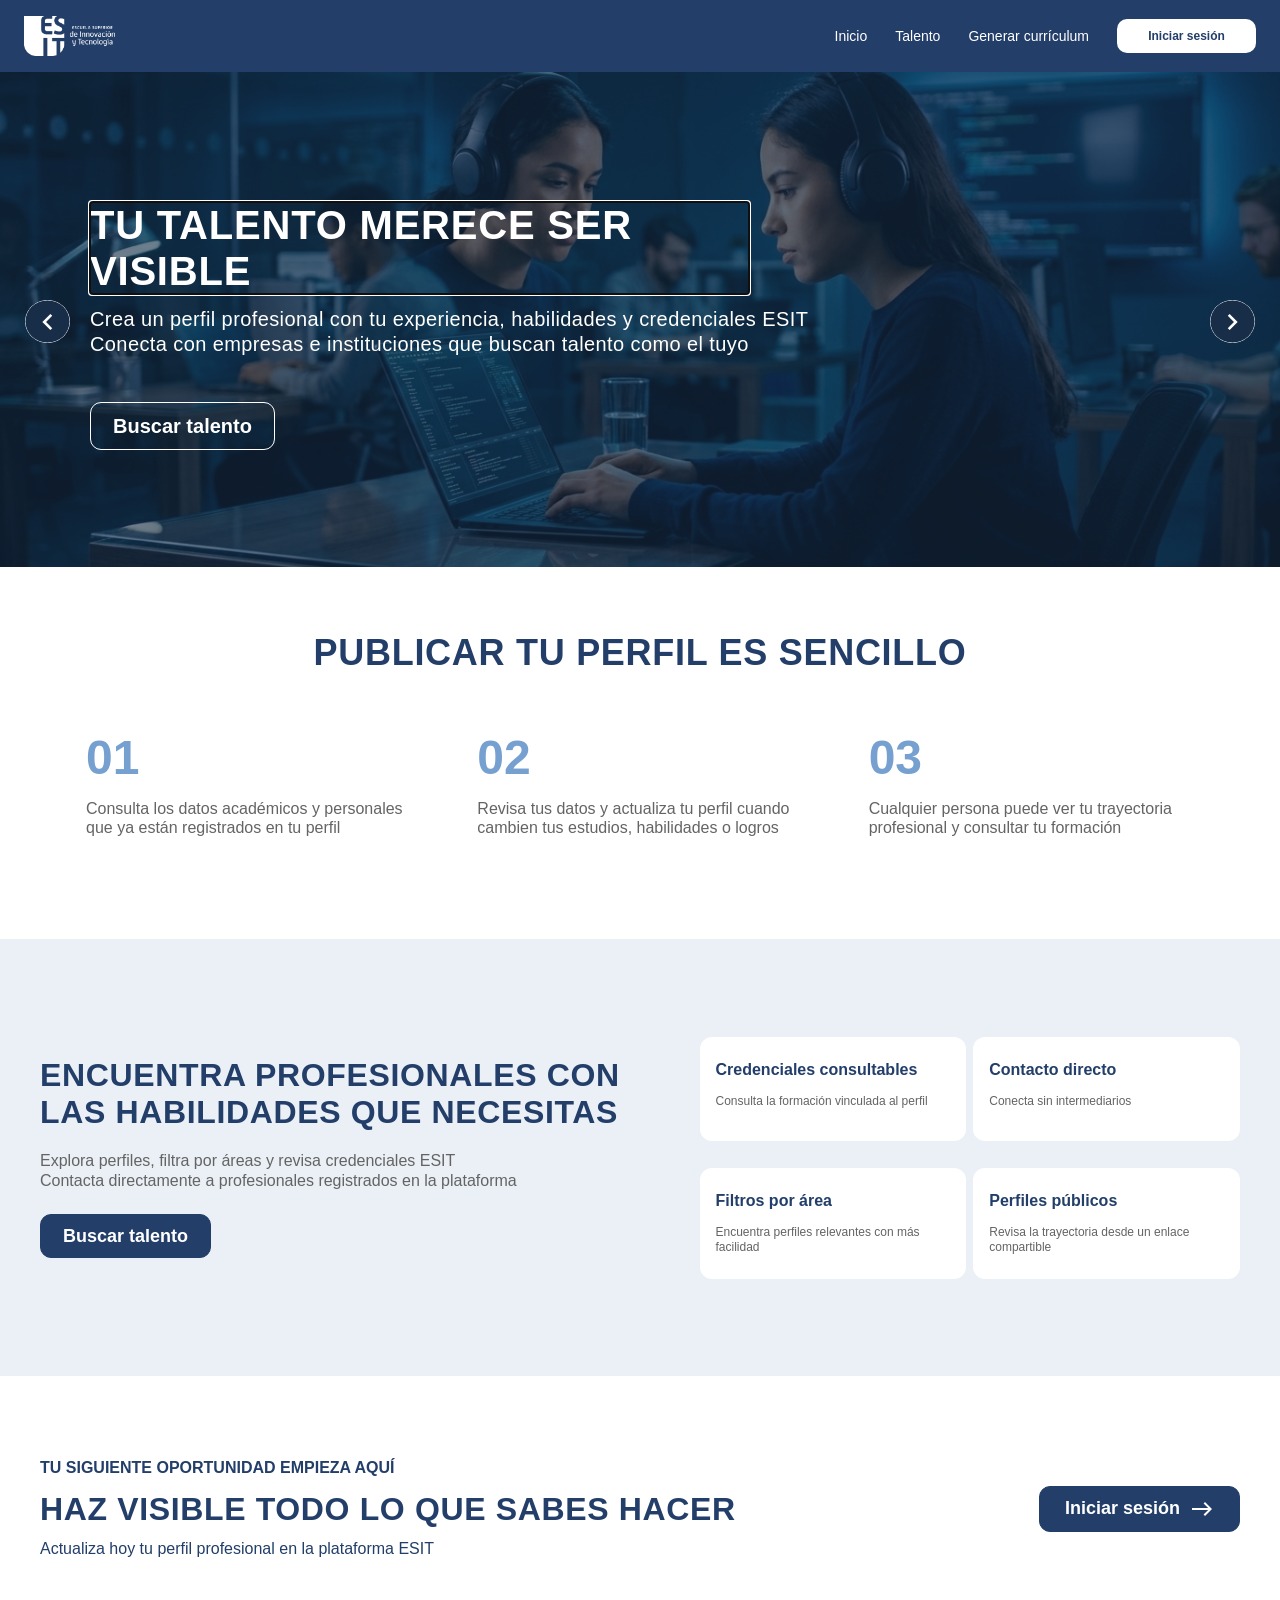
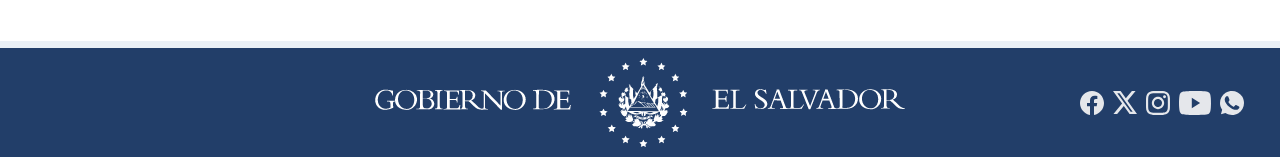
==== commit 8ef61cd4: "feat: add curriculum generator feature and update user navigation/profile UI" ====
--- a/index.html
+++ b/index.html
@@ -4,7 +4,7 @@
 <meta charset="utf-8"><meta name="viewport" content="width=device-width, initial-scale=1">
 <meta name="description" content="Explora el talento, las habilidades y las credenciales de profesionales ESIT">
 <title>Talento ESIT | Tu talento merece ser visible</title>
-<link rel="icon" href="icon/imgImage8.png"><link rel="stylesheet" href="styles.css"><link rel="stylesheet" href="profile-editor.css"><script src="app.js" defer></script><script src="profile-editor.js" defer></script>
+<link rel="icon" href="icon/imgImage8.png"><link rel="stylesheet" href="styles.css"><link rel="stylesheet" href="profile-editor.css"><link rel="stylesheet" href="curriculum.css"><script src="app.js" defer></script><script src="profile-editor.js" defer></script><script src="curriculum.js" defer></script>
 </head>
 <body><a class="skip" href="#main">Saltar al contenido</a><div id="app"></div><div id="notice" role="status" hidden></div>
 </body></html>
--- a/curriculum.css
+++ b/curriculum.css
@@ -0,0 +1,6 @@
+.account-link{gap:9px;max-width:260px}.account-link img{width:26px;height:26px;border-radius:50%;object-fit:cover;flex-shrink:0}.account-link span{overflow:hidden;text-overflow:ellipsis}.site-header nav .cv-nav{white-space:nowrap}.profile-logout{display:flex;justify-content:flex-end;max-width:944px;margin:0 auto 44px;padding:18px 0;border-top:1px solid var(--line)}.profile-logout button{font-size:14px;min-height:40px}
+.cv-page{background:#f5f7fa}.cv-hero{background:var(--blue);color:white;padding:54px max(28px,calc((100% - 1240px)/2)) 58px}.cv-hero>div{max-width:850px}.cv-eyebrow{font-size:12px;font-weight:600;letter-spacing:1.2px;color:#c3d5ec}.cv-hero h1{font-size:36px;text-transform:uppercase;letter-spacing:.7px;margin:14px 0 16px;font-weight:900}.cv-hero p{font-size:16px;line-height:1.6;max-width:790px;color:#e5edf7}.cv-workspace{max-width:1296px;margin:auto;padding:36px 28px 70px;display:grid;grid-template-columns:minmax(320px,.85fr) minmax(0,1.15fr);gap:28px;align-items:start}.cv-config{padding:30px;border:1px solid #e1e7ef;border-radius:14px;background:white}.cv-step{font-size:12px;text-transform:uppercase;font-weight:700;letter-spacing:.6px;color:#6a809b;display:block;margin-bottom:10px}.cv-config h2{font-size:24px;line-height:1.3;margin-bottom:12px}.cv-description{font-size:14px;color:var(--ink);margin-bottom:24px}.cv-fieldset{padding:0;border:0;margin:0 0 24px;min-width:0}.cv-fieldset legend{font-size:13px;font-weight:600;margin-bottom:12px}.cv-ideas{display:flex;gap:8px;flex-wrap:wrap}.cv-idea{border:1px solid transparent;border-radius:22px;padding:10px 13px;background:#f0f2f5;color:var(--blue);font-size:12px;line-height:1.35}.cv-idea.selected{border-color:#91aacb;background:#eaf0f8}.cv-field{display:flex;flex-direction:column;gap:9px;font-size:13px;font-weight:600;margin:0 0 22px}.cv-field input,.cv-field textarea,.cv-field select{width:100%;border:1px solid #d7dfe9;border-radius:8px;padding:12px;color:var(--blue);background-color:white;min-height:44px;font-size:14px;font-weight:400}.cv-field textarea{resize:vertical;min-height:110px;line-height:1.5}.cv-field select{appearance:none;background:white url('icon/chevron-down.svg') right 13px center/16px no-repeat;padding-right:38px}.cv-templates{display:grid;grid-template-columns:repeat(3,1fr);gap:12px}.cv-template{position:relative;display:flex;flex-direction:column;align-items:center;gap:10px;border:1px solid var(--line);border-radius:8px;padding:12px;cursor:pointer;font-size:12px}.cv-template:has(input:checked){border-color:var(--blue);background:#f3f6fa;box-shadow:0 0 0 1px var(--blue)}.cv-template input{position:absolute;top:9px;right:8px;accent-color:var(--blue)}.template-sample{width:52px;height:68px;border:1px solid #c6d2e2;border-top:12px solid #223e69;background:white;display:flex;flex-direction:column;gap:7px;padding:10px 6px}.template-sample i{height:3px;background:#ccd5e1;width:100%}.template-sample.clasica{border-top:1px solid #c6d2e2;padding-top:16px}.template-sample.clasica i:first-child{background:#223e69}.template-sample.esencial{border-top:1px solid #c6d2e2;border-left:12px solid #223e69}.cv-options{display:grid;grid-template-columns:1fr 1fr;gap:16px}.cv-local-note{font-size:12px;color:#68778a;line-height:1.5;margin-bottom:18px}.cv-generate{width:100%;font-size:16px;justify-content:space-between;min-height:48px}.cv-output-heading{display:flex;justify-content:space-between;gap:16px;align-items:center;margin-bottom:20px}.cv-output-heading h2{font-size:24px}.cv-profile-link{font-size:13px;text-decoration:underline;text-underline-offset:4px}.cv-empty{min-height:490px;border:1px dashed #becbdc;border-radius:14px;background:#ffffffa3;text-align:center;padding:65px 35px}.cv-document-icon{width:68px;height:88px;border:2px solid #a5b8d0;border-radius:5px;margin:0 auto 26px;padding:24px 13px 0;transform:rotate(-5deg)}.cv-document-icon span{display:block;background:#becbdc;height:4px;margin-bottom:9px}.cv-empty h3{font-size:22px;margin-bottom:12px}.cv-empty p{font-size:14px;color:var(--ink);max-width:330px;margin:auto}.cv-empty ul{display:inline-block;text-align:left;margin:26px auto 0;padding-left:20px;color:#566e8c;font-size:13px;line-height:2}.cv-result-actions{display:flex;align-items:center;justify-content:space-between;gap:12px;margin-bottom:14px}.cv-result-actions p{font-size:12px;color:var(--ink)}.cv-result-actions>div{display:flex;gap:8px}.cv-result-actions .button{font-size:12px;padding:8px 12px}.cv-editor-note{padding:14px 18px;border-left:3px solid #91aacb;background:#eaf0f6;border-radius:5px;font-size:13px;margin-bottom:16px}.cv-editor-note p{margin:7px 0;white-space:pre-line}.cv-editor-note span{font-size:12px;color:var(--ink)}.cv-paper{--cv-accent:#223e69;max-width:100%;background:white;padding:38px;box-shadow:0 4px 20px #2039580c;border:1px solid #dce2ea;color:#293547;font-family:Arial,sans-serif;overflow-wrap:anywhere}.cv-verde{--cv-accent:#235b54}.cv-vino{--cv-accent:#713f56}.cv-paper-header{border-top:8px solid var(--cv-accent);padding-top:20px;margin-bottom:26px}.cv-paper h2{font-size:28px;line-height:1.2;color:var(--cv-accent);margin-bottom:8px}.cv-paper-role{font-size:15px;font-weight:600}.cv-paper-location{font-size:12px;margin-top:8px;color:#657084}.cv-paper-section{margin-top:22px}.cv-paper-section h3{font-size:12px;text-transform:uppercase;letter-spacing:.8px;color:var(--cv-accent);border-bottom:1px solid #dce2ea;padding-bottom:8px;margin-bottom:12px}.cv-paper-entry{margin:13px 0;break-inside:avoid}.cv-paper h4{font-size:13px;line-height:1.4}.cv-paper-section p{font-size:12px;line-height:1.6;margin-top:5px;white-space:pre-line}.cv-paper [contenteditable]:focus{outline:2px solid #91aacb;outline-offset:4px;border-radius:2px}.cv-clasica{font-family:Georgia,serif}.cv-clasica .cv-paper-header{border-top:0;border-bottom:2px solid var(--cv-accent);text-align:center;padding-bottom:20px}.cv-esencial{border-left:8px solid var(--cv-accent)}.cv-esencial .cv-paper-header{border-top:0;padding-top:0}
+@media(max-width:1100px){.site-header nav{gap:16px}.cv-workspace{gap:20px;padding:28px 20px 50px}.cv-config{padding:22px}.cv-paper{padding:28px}.cv-result-actions{align-items:flex-start;flex-direction:column}}
+@media(max-width:850px){.cv-workspace{grid-template-columns:1fr}.cv-config{padding:26px}.cv-hero{padding:40px 24px}.cv-hero h1{font-size:30px}.cv-output{min-width:0}.cv-result-actions{flex-direction:row;align-items:center}.cv-empty{min-height:350px;padding:35px 24px}.profile-logout{margin:0 24px 35px}}
+@media(max-width:540px){.site-header nav .cv-nav{font-size:12px}.cv-hero h1{font-size:26px}.cv-hero p{font-size:14px}.cv-workspace{padding:22px 14px 40px}.cv-config{padding:22px 18px}.cv-config h2{font-size:22px}.cv-paper{padding:24px 20px}.cv-paper h2{font-size:25px}.cv-output-heading{align-items:flex-start}.cv-result-actions{align-items:flex-start;flex-direction:column}.cv-templates{gap:8px}.cv-template{padding:12px 8px}.cv-options{gap:12px}}
+@media print{body.printing-cv{background:white}body.printing-cv .cv-hero,body.printing-cv .cv-config,body.printing-cv .cv-output-heading,body.printing-cv .cv-result-actions,body.printing-cv .cv-editor-note{display:none!important}body.printing-cv .cv-page,body.printing-cv .cv-workspace,body.printing-cv .cv-output,body.printing-cv #cv-result{display:block!important;padding:0;margin:0;background:white;max-width:none}body.printing-cv .cv-paper{border:0;box-shadow:none;padding:0;color:#111}body.printing-cv .cv-paper [contenteditable]{outline:0}body.printing-cv .cv-paper-header{break-inside:avoid}body.printing-cv .cv-paper-section h3{break-after:avoid}}
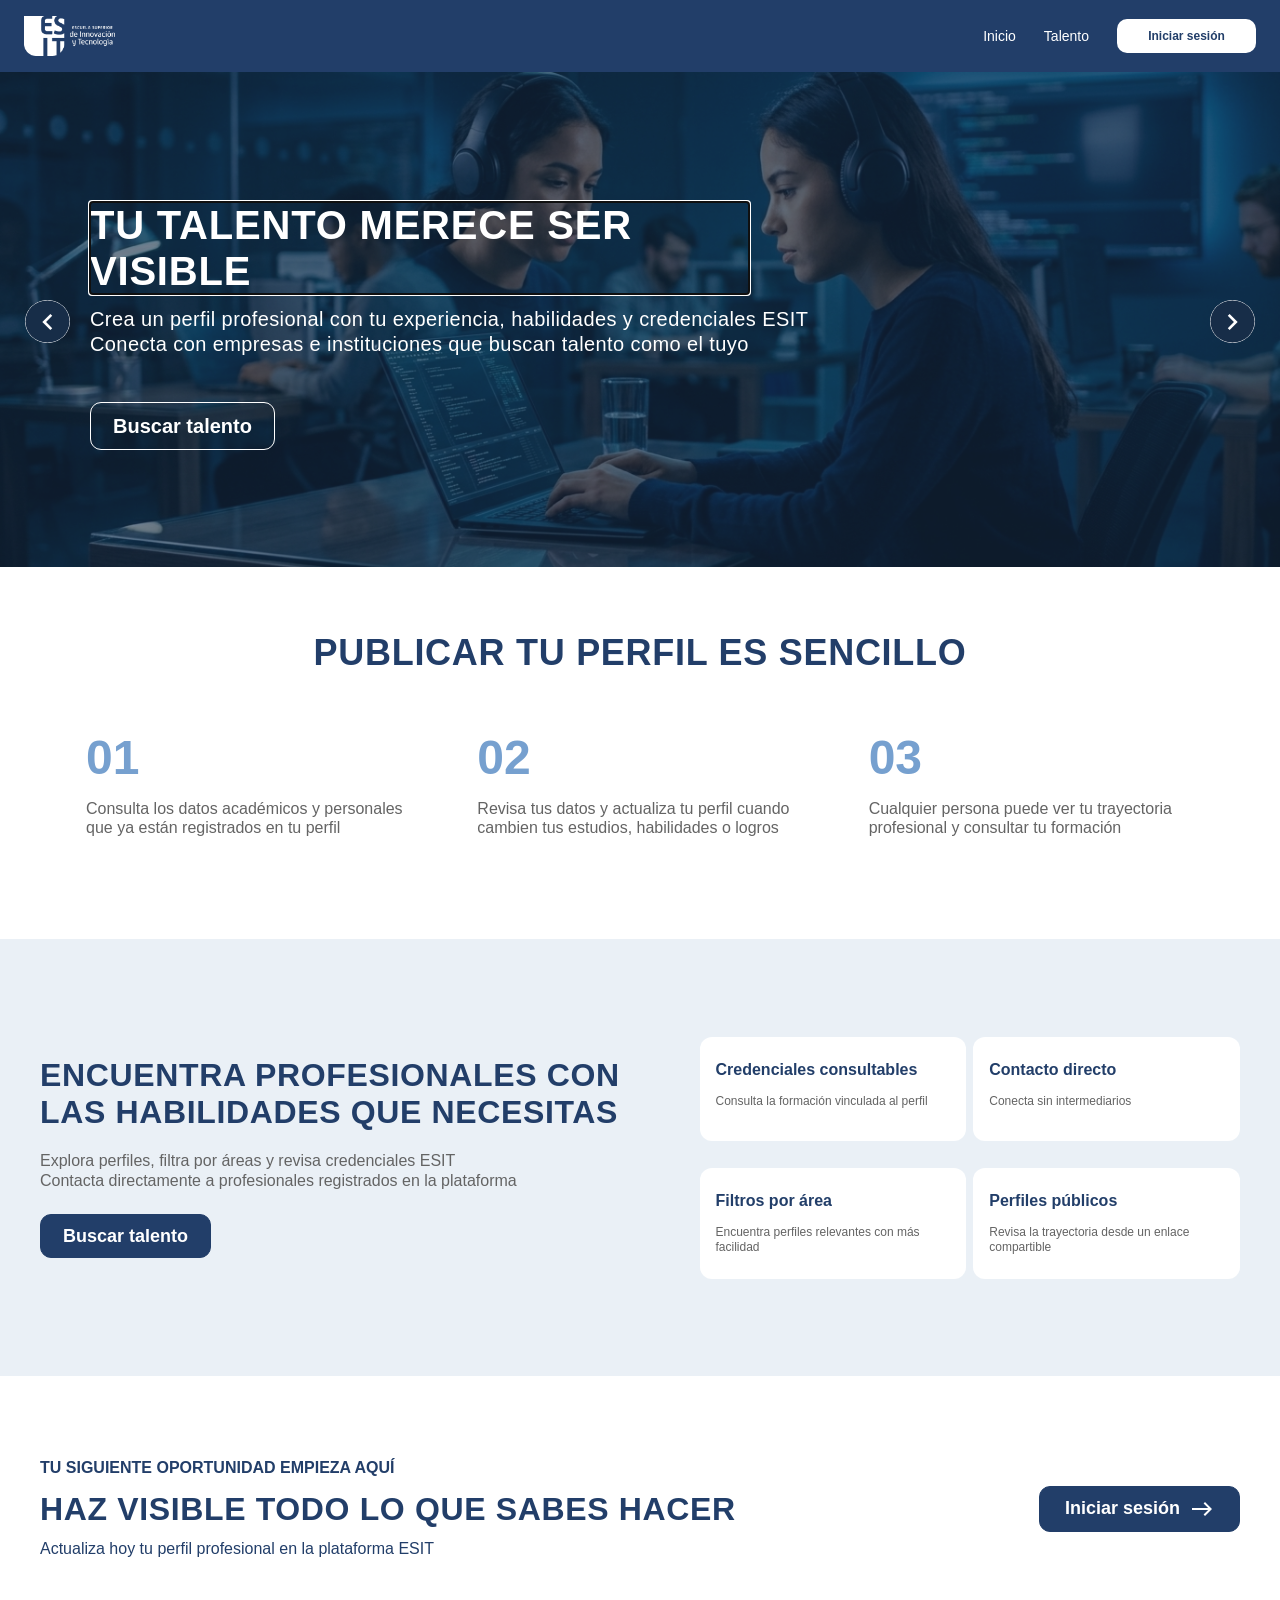
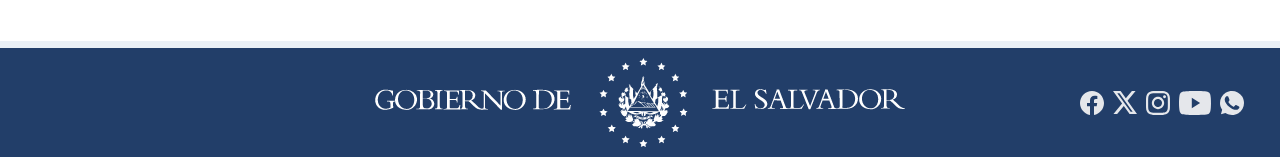
==== commit b5cfe99b: "feat: implement profile completion onboarding, curriculum printing layout, and account dropdown menu" ====
--- a/index.html
+++ b/index.html
@@ -4,7 +4,7 @@
 <meta charset="utf-8"><meta name="viewport" content="width=device-width, initial-scale=1">
 <meta name="description" content="Explora el talento, las habilidades y las credenciales de profesionales ESIT">
 <title>Talento ESIT | Tu talento merece ser visible</title>
-<link rel="icon" href="icon/imgImage8.png"><link rel="stylesheet" href="styles.css"><link rel="stylesheet" href="profile-editor.css"><link rel="stylesheet" href="curriculum.css"><script src="app.js" defer></script><script src="profile-editor.js" defer></script><script src="curriculum.js" defer></script>
+<link rel="icon" href="icon/imgImage8.png"><link rel="stylesheet" href="styles.css"><link rel="stylesheet" href="profile-editor.css"><link rel="stylesheet" href="curriculum.css"><link rel="stylesheet" href="onboarding.css"><script src="app.js" defer></script><script src="profile-editor.js" defer></script><script src="curriculum.js" defer></script><script src="account-menu.js" defer></script>
 </head>
 <body><a class="skip" href="#main">Saltar al contenido</a><div id="app"></div><div id="notice" role="status" hidden></div>
 </body></html>
--- a/curriculum.css
+++ b/curriculum.css
@@ -4,3 +4,19 @@
 @media(max-width:850px){.cv-workspace{grid-template-columns:1fr}.cv-config{padding:26px}.cv-hero{padding:40px 24px}.cv-hero h1{font-size:30px}.cv-output{min-width:0}.cv-result-actions{flex-direction:row;align-items:center}.cv-empty{min-height:350px;padding:35px 24px}.profile-logout{margin:0 24px 35px}}
 @media(max-width:540px){.site-header nav .cv-nav{font-size:12px}.cv-hero h1{font-size:26px}.cv-hero p{font-size:14px}.cv-workspace{padding:22px 14px 40px}.cv-config{padding:22px 18px}.cv-config h2{font-size:22px}.cv-paper{padding:24px 20px}.cv-paper h2{font-size:25px}.cv-output-heading{align-items:flex-start}.cv-result-actions{align-items:flex-start;flex-direction:column}.cv-templates{gap:8px}.cv-template{padding:12px 8px}.cv-options{gap:12px}}
 @media print{body.printing-cv{background:white}body.printing-cv .cv-hero,body.printing-cv .cv-config,body.printing-cv .cv-output-heading,body.printing-cv .cv-result-actions,body.printing-cv .cv-editor-note{display:none!important}body.printing-cv .cv-page,body.printing-cv .cv-workspace,body.printing-cv .cv-output,body.printing-cv #cv-result{display:block!important;padding:0;margin:0;background:white;max-width:none}body.printing-cv .cv-paper{border:0;box-shadow:none;padding:0;color:#111}body.printing-cv .cv-paper [contenteditable]{outline:0}body.printing-cv .cv-paper-header{break-inside:avoid}body.printing-cv .cv-paper-section h3{break-after:avoid}}
+
+/* Physical A4 pages, scaled only for the on-screen preview */
+.cv-output{min-width:0}
+#cv-preview.cv-paper{width:210mm;max-width:none;padding:0;border:0;box-shadow:none;background:transparent;display:grid;gap:20px;transform-origin:top left}
+.cv-sheet{width:210mm;height:297mm;padding:16mm;box-sizing:border-box;background:white;border:0;box-shadow:0 4px 20px #20395814}
+.cv-sheet-inner{height:265mm;display:flow-root}
+.cv-sheet .cv-paper-header{margin-top:0}
+.cv-esencial .cv-sheet{border-left:2mm solid var(--cv-accent);padding-left:14mm}
+@page{size:A4 portrait;margin:0}
+@media print{
+  html,body.printing-cv{margin:0!important;padding:0!important}
+  body.printing-cv #cv-preview{display:block!important;width:210mm!important;zoom:1!important;background:white}
+  body.printing-cv .cv-sheet{width:210mm;height:297mm;margin:0;box-shadow:none;break-after:page;break-inside:avoid;print-color-adjust:exact;-webkit-print-color-adjust:exact}
+  body.printing-cv .cv-sheet:last-child{break-after:auto}
+  body.printing-cv .cv-sheet-inner{height:265mm}
+}
--- a/onboarding.css
+++ b/onboarding.css
@@ -0,0 +1,15 @@
+.nav-locked{opacity:.45;cursor:not-allowed;white-space:nowrap}
+.account-menu{position:relative}
+.account-link .account-chevron{width:14px;height:14px;border-radius:0;margin-left:3px}
+.account-dropdown{position:absolute;right:0;top:calc(100% + 10px);min-width:190px;padding:7px;background:white;color:var(--blue);border:1px solid var(--line);border-radius:10px;box-shadow:0 8px 30px #152c4926;z-index:30}
+.account-dropdown a,.account-dropdown button{display:block;width:100%;padding:12px 14px;text-align:left;font-size:14px;background:white;border:0;border-radius:6px}
+.account-dropdown a:hover,.account-dropdown button:hover{background:var(--light)}
+.account-dropdown button{border-top:1px solid var(--line);border-radius:0 0 6px 6px}
+.onboarding-note{padding:16px 18px;border-left:3px solid #76a0cf;background:var(--light);border-radius:8px;margin-bottom:25px;font-size:14px;line-height:1.6}
+.readonly-badge{background:var(--light);padding:7px 12px;border-radius:6px;white-space:nowrap;font-size:12px}
+.graduation-note{color:var(--ink);font-size:13px;margin-bottom:16px}
+.graduation-entry{background:#f7f9fc;box-shadow:none}
+.graduation-entry h3{font-size:17px;margin-bottom:12px}
+.graduation-entry p{font-size:14px;color:var(--ink);margin-top:8px}
+#profile-error:not([hidden]){padding:14px;border:1px solid #efb0aa;border-radius:8px;background:#fff5f4;margin-bottom:20px}
+@media(max-width:760px){.account-dropdown{min-width:180px}.site-header nav .nav-locked{font-size:12px}.editor-section-heading .readonly-badge{font-size:11px}}
